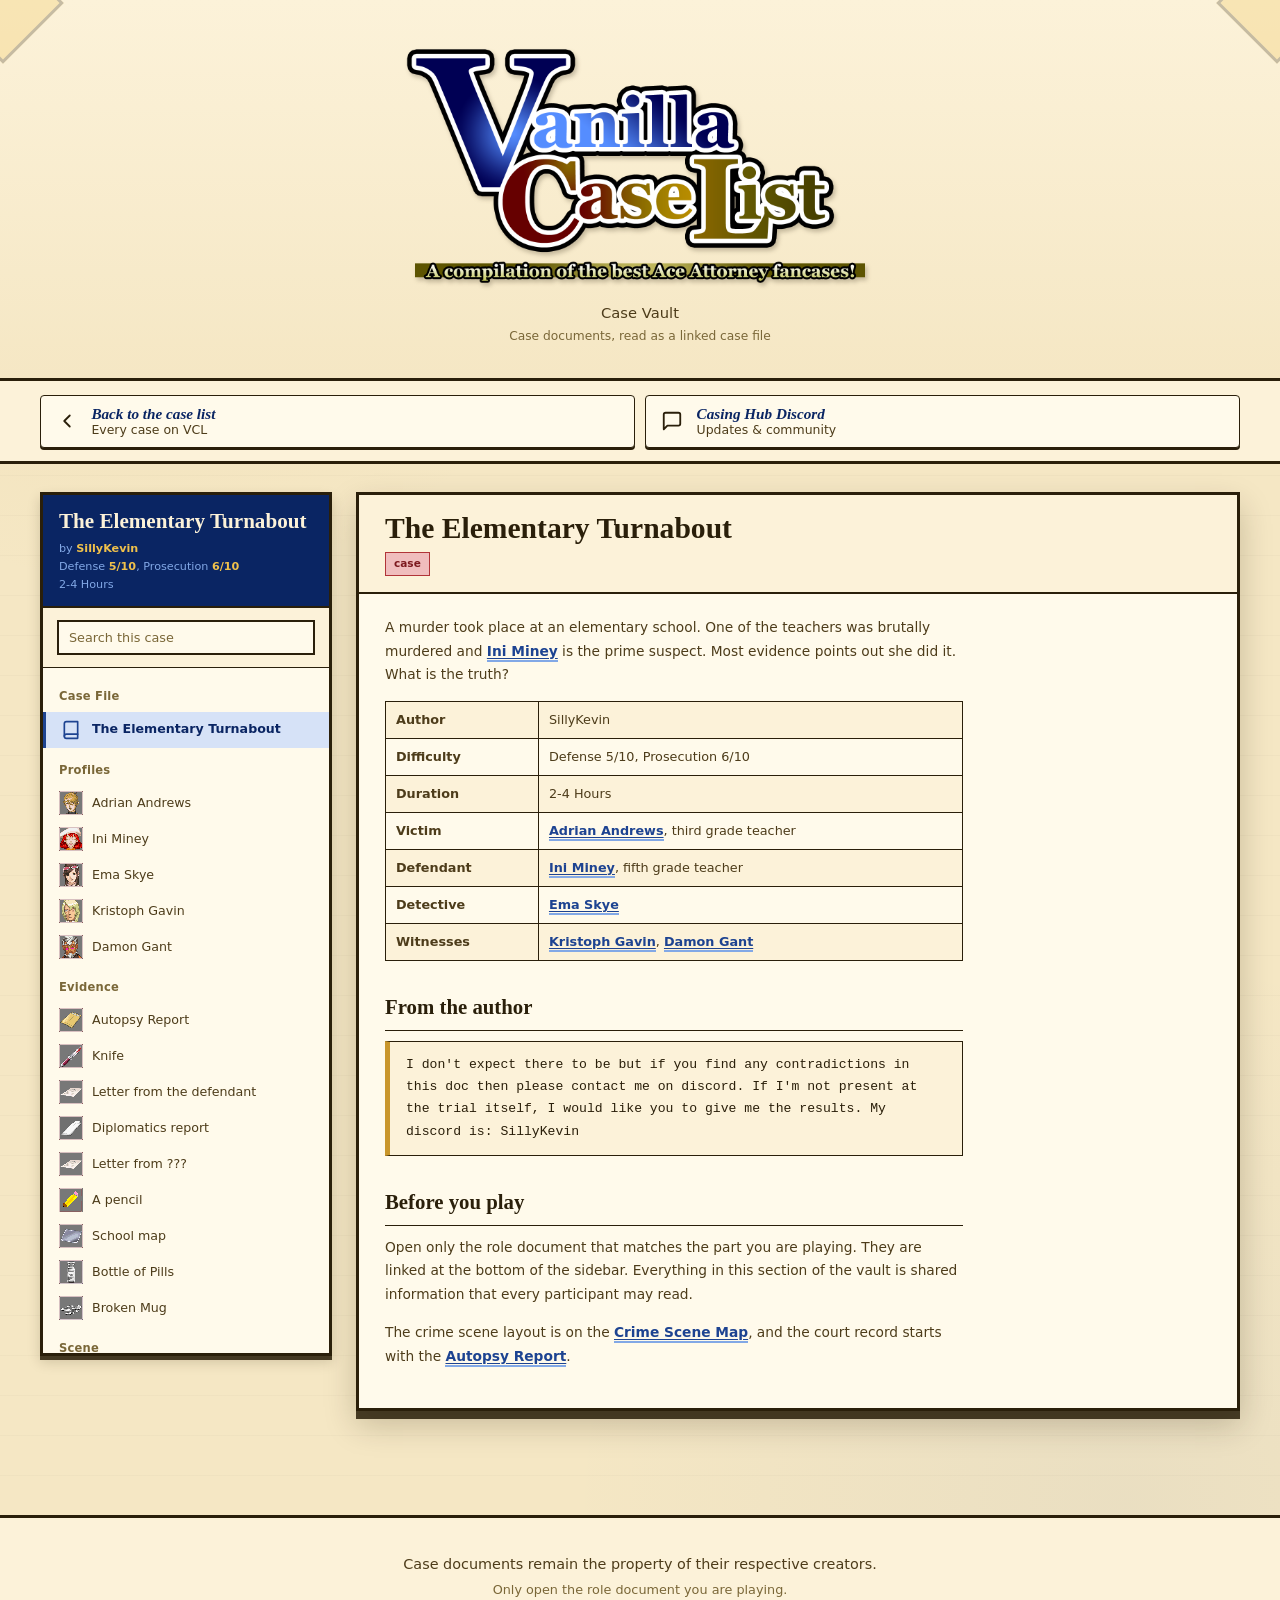
==== vault/index.html @ 47f4ca22 "Case Vault Mockup Subject to revert" ====
<!DOCTYPE html>
<html lang="en">

<head>
  <meta charset="UTF-8" />
  <meta name="viewport" content="width=device-width, initial-scale=1.0" />
  <title>Case Vault | Vanilla Case List</title>
  <meta name="description" content="Browse Ace Attorney fan case documents as a linked case file. Profiles, evidence and scene notes, cross referenced." />

  <link rel="icon" href="../favicon.ico" sizes="any" />
  <link rel="icon" type="image/png" sizes="32x32" href="../images/favicon-32.png" />
  <link rel="icon" type="image/png" sizes="16x16" href="../images/favicon-16.png" />
  <link rel="apple-touch-icon" sizes="180x180" href="../images/favicon-180.png" />

  <meta property="og:type" content="website" />
  <meta property="og:title" content="Case Vault | Vanilla Case List" />
  <meta property="og:description" content="Browse Ace Attorney fan case documents as a linked case file." />
  <meta property="og:image" content="https://lublurrr.github.io/Vanilla-Case-List/images/vcl-logo.png" />
  <meta property="og:image:alt" content="Vanilla Case List logo" />
  <meta name="theme-color" content="#0a2563" />

  <link rel="stylesheet" href="../styles.css" />
  <link rel="stylesheet" href="vault.css" />
</head>

<body class="vault-page">
  <header class="site-header">
    <div class="header-inner">
      <h1 class="site-title">
        <a href="../index.html"><img class="site-logo" src="../images/vcl-logo.png"
            alt="Vanilla Case List — A compilation of the best Vanilla cases!" /></a>
      </h1>
      <p class="site-credits">
        Case Vault<br>
        <small>Case documents, read as a linked case file</small>
      </p>
    </div>
  </header>

  <nav class="resources-nav" aria-label="Related resources">
    <div class="resources-inner">
      <a class="resource-link" href="../index.html">
        <span class="resource-icon"><svg width="22" height="22" viewBox="0 0 24 24" fill="none" stroke="currentColor"
            stroke-width="2" stroke-linecap="round" stroke-linejoin="round" aria-hidden="true">
            <path d="m15 18-6-6 6-6" />
          </svg></span>
        <span class="resource-text"><strong>Back to the case list</strong><span>Every case on VCL</span></span>
      </a>
      <a class="resource-link" href="https://discord.gg/5VwA7zTpvv" target="_blank" rel="noopener noreferrer">
        <span class="resource-icon"><svg width="22" height="22" viewBox="0 0 24 24" fill="none" stroke="currentColor"
            stroke-width="2" stroke-linecap="round" stroke-linejoin="round" aria-hidden="true">
            <path d="M21 15a2 2 0 0 1-2 2H7l-4 4V5a2 2 0 0 1 2-2h14a2 2 0 0 1 2 2z" />
          </svg></span>
        <span class="resource-text"><strong>Casing Hub Discord</strong><span>Updates &amp; community</span></span>
      </a>
    </div>
  </nav>

  <main class="vault" id="vault">
    <button class="vault-sidebar-toggle" id="sidebar-toggle" type="button" aria-expanded="false"
      aria-controls="vault-sidebar">
      <svg width="20" height="20" viewBox="0 0 24 24" fill="none" stroke="currentColor" stroke-width="2"
        stroke-linecap="round" stroke-linejoin="round" aria-hidden="true">
        <path d="M4 6h16" />
        <path d="M4 12h16" />
        <path d="M4 18h16" />
      </svg>
      <span>Case contents</span>
    </button>

    <aside class="vault-sidebar" id="vault-sidebar" aria-label="Case contents">
      <div class="vault-case-head" id="vault-case-head"></div>
      <div class="vault-search">
        <label class="visually-hidden" for="vault-search-input">Search this case</label>
        <input type="search" id="vault-search-input" placeholder="Search this case" autocomplete="off" />
      </div>
      <nav class="vault-tree" id="vault-tree" aria-label="Notes"></nav>
    </aside>

    <section class="vault-main" id="vault-main" aria-live="polite">
      <div class="note-card">
        <p class="vault-loading">Opening the case file...</p>
      </div>
    </section>
  </main>

  <footer class="site-footer">
    <p>Case documents remain the property of their respective creators.</p>
    <p class="footer-small">Only open the role document you are playing.</p>
  </footer>

  <script src="vault.js"></script>
</body>

</html>
---- styles.css ----
/* ==========================================================================
   Vanilla Case List — Ace Attorney inspired styling
   ========================================================================== */

:root {
  /* Ace Attorney palette: cream background, courtroom blues, prosecution reds, evidence greens */
  --cream: #f5e7c4;
  --cream-light: #fcf2d9;
  --cream-deep: #e9d29a;
  --paper: #fffaeb;

  --ink: #2a1f0a;
  --ink-soft: #4d3c1a;
  --ink-light: #7a6738;

  --blue: #1d4391;
  --blue-deep: #0a2563;
  --blue-light: #82a8e6;
  --blue-pale: #d6e2f7;

  --gold: #c9962b;
  --gold-light: #f0c14b;
  --red: #b13438;
  --red-deep: #7d1a1f;
  --green: #4f8a3d;
  --green-light: #b6dca5;
  --green-pale: #dff0d4;

  --easy: #1d4391;
  /* blue — defense */
  --easy-bg: #d6e2f7;
  --easy-strip: #1d4391;
  --easy-tile: #b6cef0;

  --medium: #b8860b;
  /* gold/yellow — deeper amber */
  --medium-bg: #f5d050;
  --medium-strip: #a07010;
  --medium-tile: #f0c830;

  --hard: #b13438;
  /* red — prosecution */
  --hard-bg: #f0bdbd;
  --hard-strip: #b13438;
  --hard-tile: #e8a8a8;

  --shadow-soft: 0 2px 6px rgba(42, 31, 10, 0.12);
  --shadow-card: 0 4px 0 rgba(42, 31, 10, 0.85), 0 6px 12px rgba(42, 31, 10, 0.18);
  --shadow-deep: 0 8px 0 rgba(42, 31, 10, 0.85), 0 14px 30px rgba(42, 31, 10, 0.22);

  --border-thick: 3px solid var(--ink);
  --border-medium: 2px solid var(--ink);
  --border-thin: 1px solid var(--ink);

  --font-display: 'Times New Roman', 'Bookman Old Style', Georgia, serif;
  --font-ui: 'Verdana', 'Geneva', 'DejaVu Sans', sans-serif;
  --font-mono: 'Courier New', monospace;
}

* {
  box-sizing: border-box;
}

html {
  scroll-behavior: smooth;
}

body {
  margin: 0;
  font-family: var(--font-ui);
  font-size: 15px;
  line-height: 1.5;
  color: var(--ink);
  background-color: var(--cream);
  /* Subtle paper texture */
  background-image:
    radial-gradient(circle at 12% 8%, rgba(201, 150, 43, 0.07) 0%, transparent 25%),
    radial-gradient(circle at 88% 92%, rgba(29, 67, 145, 0.05) 0%, transparent 30%),
    repeating-linear-gradient(0deg, transparent 0 39px, rgba(42, 31, 10, 0.025) 39px 40px);
  min-height: 100vh;
}

/* ==========================================================================
   Header
   ========================================================================== */

.site-header {
  background: linear-gradient(180deg, var(--cream-light) 0%, var(--cream) 100%);
  border-bottom: var(--border-thick);
  padding: 2.5rem 1.5rem 2rem;
  text-align: center;
  position: relative;
  overflow: hidden;
}

.site-header::before,
.site-header::after {
  content: '';
  position: absolute;
  width: 80px;
  height: 80px;
  background-color: var(--gold-light);
  border: var(--border-thick);
  transform: rotate(45deg);
  top: -40px;
  opacity: 0.25;
  pointer-events: none;
}

.site-header::before {
  left: -40px;
}

.site-header::after {
  right: -40px;
}

.header-inner {
  max-width: 1200px;
  margin: 0 auto;
  position: relative;
}

.site-title {
  margin: 0 0 0.5rem;
  line-height: 0;
}

.site-logo {
  display: block;
  max-width: 100%;
  width: clamp(280px, 42vw, 500px);
  height: auto;
  margin: 0 auto;
  /* Subtle drop shadow so the logo sits on the cream background nicely */
  filter: drop-shadow(2px 3px 2px rgba(42, 31, 10, 0.25));
}

.site-credits {
  font-size: 0.92rem;
  color: var(--ink-soft);
  margin: 0.75rem 0 0;
  line-height: 1.5;
}

.site-credits small {
  color: var(--ink-light);
}

/* ==========================================================================
   Resources nav strip
   ========================================================================== */

.resources-nav {
  background-color: var(--cream-light);
  border-bottom: var(--border-thick);
  padding: 0.85rem 1rem;
}

.resources-inner {
  max-width: 1200px;
  margin: 0 auto;
  display: grid;
  grid-template-columns: repeat(auto-fit, minmax(170px, 1fr));
  gap: 0.65rem;
}

.resource-link {
  display: flex;
  align-items: center;
  gap: 0.65rem;
  background-color: var(--paper);
  border: var(--border-thin);
  border-radius: 4px;
  padding: 0.55rem 0.75rem;
  text-decoration: none;
  color: inherit;
  cursor: pointer;
  font: inherit;
  text-align: left;
  transition: transform 0.1s, box-shadow 0.1s, background-color 0.15s;
  box-shadow: 0 2px 0 var(--ink);
}

.resource-link:hover {
  transform: translateY(-1px);
  background-color: var(--cream);
  box-shadow: 0 3px 0 var(--ink);
}

.resource-link:active {
  transform: translateY(1px);
  box-shadow: 0 1px 0 var(--ink);
}

.resource-icon {
  font-size: 1.4rem;
  line-height: 1;
  flex-shrink: 0;
  width: 28px;
  text-align: center;
}

.resource-icon svg {
  display: block;
  margin: 0 auto;
}

.resource-text {
  display: flex;
  flex-direction: column;
  line-height: 1.2;
}

.resource-text strong {
  font-family: var(--font-display);
  font-style: italic;
  font-size: 0.95rem;
  color: var(--blue-deep);
}

.resource-text span:not(strong) {
  font-size: 0.78rem;
  color: var(--ink-soft);
}



.resource-faq-toggle[aria-expanded="true"] {
  background-color: var(--ink);
  color: var(--cream-light);
}

.resource-faq-toggle[aria-expanded="true"] .resource-text strong {
  color: var(--gold-light);
}

.resource-faq-toggle[aria-expanded="true"] .resource-text span:not(strong) {
  color: var(--cream-deep);
}

/* ==========================================================================
   FAQ section
   ========================================================================== */

.faq-section {
  background-color: var(--cream-light);
  border: 2px solid var(--ink);
  border-radius: 0 8px 8px 8px;
  padding: 1.5rem;
  margin-top: 22px;
  margin-bottom: 2rem;
  box-shadow: var(--shadow-card);
  animation: fade-in 0.25s ease;
  position: relative;
}

.faq-section[hidden] {
  display: none;
}

.faq-section::before {
  content: "FAQ";
  position: absolute;
  top: -22px;
  left: -2px;
  width: 110px;
  height: 24px;
  background-color: var(--blue-deep);
  border: 2px solid var(--ink);
  border-bottom: none;
  border-radius: 8px 8px 0 0;
  clip-path: polygon(0 0, calc(100% - 14px) 0, 100% 100%, 0 100%);
  display: flex;
  align-items: center;
  justify-content: center;
  font-family: var(--font-display);
  font-style: normal;
  font-weight: bold;
  font-size: 0.78rem;
  letter-spacing: 0.06em;
  text-transform: uppercase;
  color: var(--gold-light);
  text-shadow: 0 1px 0 rgba(0, 0, 0, 0.4);
  padding: 0 0.7rem 0 0.55rem;
}

.faq-inner {
  max-width: 900px;
  margin: 0 auto;
}

.faq-intro {
  text-align: center;
  font-style: italic;
  color: var(--ink-soft);
  margin: 0.25rem 0 1.25rem;
  font-size: 0.95rem;
}

.faq-title {
  font-family: var(--font-display);
  font-style: italic;
  font-size: 1.7rem;
  color: var(--blue-deep);
  text-align: center;
  margin: 0 0 1.25rem;
  text-shadow: 1px 1px 0 var(--gold-light);
}

.faq-item {
  border-bottom: 2px solid var(--ink-light);
  padding: 0.75rem 0;
}

.faq-item:last-of-type {
  border-bottom: none;
}

.faq-item summary {
  cursor: pointer;
  font-family: var(--font-display);
  font-style: italic;
  font-weight: bold;
  font-size: 1.05rem;
  color: var(--blue-deep);
  padding: 0.4rem 0.65rem 0.4rem 0;
  list-style: none;
  position: relative;
  padding-left: 1.6rem;
  user-select: none;
  border-radius: 3px;
  transition: background-color 0.1s;
}

.faq-item summary:hover {
  background-color: var(--cream-light);
}

.faq-item summary::-webkit-details-marker {
  display: none;
}

.faq-item summary::before {
  content: "";
  position: absolute;
  left: 0.45rem;
  top: 50%;
  width: 0.7rem;
  height: 0.7rem;
  transform: translateY(-50%);
  background-color: var(--gold);
  -webkit-mask: url("data:image/svg+xml,%3Csvg%20xmlns='http://www.w3.org/2000/svg'%20viewBox='0%200%2024%2024'%20fill='none'%20stroke='black'%20stroke-width='2.5'%20stroke-linecap='round'%20stroke-linejoin='round'%3E%3Cpath%20d='m9%2018%206-6-6-6'/%3E%3C/svg%3E") center / contain no-repeat;
  mask: url("data:image/svg+xml,%3Csvg%20xmlns='http://www.w3.org/2000/svg'%20viewBox='0%200%2024%2024'%20fill='none'%20stroke='black'%20stroke-width='2.5'%20stroke-linecap='round'%20stroke-linejoin='round'%3E%3Cpath%20d='m9%2018%206-6-6-6'/%3E%3C/svg%3E") center / contain no-repeat;
  transition: transform 0.15s;
}

.faq-item[open] summary::before {
  transform: translateY(-50%) rotate(90deg);
}

.faq-item p {
  margin: 0.55rem 0 0.4rem;
  padding-left: 1.6rem;
  font-size: 0.93rem;
  line-height: 1.55;
}

.faq-item ul {
  margin: 0.4rem 0 0.5rem;
  padding-left: 3rem;
  font-size: 0.92rem;
  line-height: 1.55;
}

.faq-item li {
  margin: 0.2rem 0;
}

.faq-item a {
  color: var(--blue);
  font-weight: 600;
}

.faq-item a:hover {
  color: var(--red-deep);
}

.faq-footer-note {
  margin-top: 1rem;
  text-align: center;
  font-size: 0.92rem;
  color: var(--ink-soft);
  font-style: italic;
}

/* ==========================================================================
   Random + Stats Panel — also folder-tabbed
   ========================================================================== */

main {
  max-width: 1200px;
  margin: 0 auto;
  padding: 2rem 1.25rem;
}

.random-panel {
  display: grid;
  grid-template-columns: 1fr 1.6fr;
  gap: 1.25rem;
  margin-bottom: 2rem;
  padding-top: 22px;
  /* room for folder tabs above */
}

.random-card,
.docket-info-card {
  background-color: var(--cream-light);
  border: 2px solid var(--ink);
  border-radius: 0 8px 8px 8px;
  padding: 1.25rem 1.5rem;
  box-shadow: var(--shadow-card);
  position: relative;
}

/* Tabs for the panels */
.random-card::before,
.docket-info-card::before {
  content: attr(data-tab-label);
  position: absolute;
  top: -22px;
  left: -2px;
  width: 150px;
  height: 24px;
  background-color: var(--blue-deep);
  border: 2px solid var(--ink);
  border-bottom: none;
  border-radius: 8px 8px 0 0;
  clip-path: polygon(0 0, calc(100% - 14px) 0, 100% 100%, 0 100%);
  display: flex;
  align-items: center;
  justify-content: center;
  font-family: var(--font-display);
  font-style: normal;
  font-weight: bold;
  font-size: 0.78rem;
  letter-spacing: 0.06em;
  text-transform: uppercase;
  color: var(--gold-light);
  text-shadow: 0 1px 0 rgba(0, 0, 0, 0.4);
  padding: 0 0.7rem 0 0.55rem;
}

.docket-info-card::before {
  background-color: var(--ink);
  width: 130px;
}

.random-card {
  background:
    linear-gradient(135deg, var(--cream-light) 0%, var(--paper) 100%);
  display: flex;
  flex-direction: column;
}

.random-card-body {
  display: flex;
  flex-direction: column;
}

/* Featured Case — sits below the random buttons, fills the otherwise-empty space.
   Shows the most recently approved case as a clickable card.
*/
.featured-case {
  margin-top: 1.1rem;
  padding-top: 1.1rem;
  border-top: 1px dashed var(--ink-light);
  display: flex;
  flex-direction: column;
  gap: 0.65rem;
}

.featured-label {
  font-family: var(--font-display);
  font-style: normal;
  font-weight: bold;
  font-size: 0.78rem;
  letter-spacing: 0.08em;
  text-transform: uppercase;
  color: var(--ink-soft);
  align-self: flex-start;
}

.featured-card-inner {
  display: grid;
  grid-template-columns: 130px 1fr;
  gap: 0.85rem;
  align-items: center;
  background-color: var(--paper);
  border: 2px solid var(--ink);
  border-radius: 4px;
  padding: 0.6rem;
  text-decoration: none;
  color: inherit;
  cursor: pointer;
  transition: transform 0.12s, box-shadow 0.12s;
  box-shadow: 0 2px 0 var(--ink);
}

.featured-card-inner:hover {
  transform: translate(-1px, -1px);
  box-shadow: 0 3px 0 var(--ink), 0 4px 8px rgba(42, 31, 10, 0.12);
}

.featured-card-inner:active {
  transform: translate(0, 1px);
  box-shadow: 0 1px 0 var(--ink);
}

.featured-card-inner:focus-visible {
  outline: 3px solid var(--gold);
  outline-offset: 2px;
}

.featured-image {
  width: 100%;
  aspect-ratio: 16 / 9;
  object-fit: contain;
  background-color: var(--cream);
  border: 1px solid var(--ink);
  border-radius: 3px;
  padding: 0.25rem;
}

.featured-card-inner[data-difficulty="easy"] .featured-image {
  background-color: var(--easy-bg);
}

.featured-card-inner[data-difficulty="medium"] .featured-image {
  background-color: var(--medium-bg);
}

.featured-card-inner[data-difficulty="hard"] .featured-image {
  background-color: var(--hard-bg);
}

.featured-text {
  display: flex;
  flex-direction: column;
  gap: 0.15rem;
  min-width: 0;
}

.featured-title {
  font-family: var(--font-display);
  font-style: normal;
  font-weight: bold;
  font-size: 1.05rem;
  color: var(--blue-deep);
  line-height: 1.2;
  margin: 0;
}

.featured-creator {
  font-size: 0.82rem;
  color: var(--ink-soft);
}

.featured-creator::before {
  content: 'by ';
  color: var(--ink-light);
  font-style: normal;
}

.featured-meta {
  display: flex;
  gap: 0.3rem;
  flex-wrap: wrap;
  margin-top: 0.3rem;
}

/* Docket-info card: last updated, scheduled, count, what's new */
.docket-info-card {
  display: flex;
  flex-direction: column;
  gap: 0.85rem;
}

.docket-rows {
  display: flex;
  flex-direction: column;
  gap: 0.35rem;
}

.docket-row {
  display: flex;
  justify-content: space-between;
  align-items: baseline;
  gap: 0.6rem;
  padding: 0.18rem 0;
  border-bottom: 1px dashed var(--cream-deep);
}

.docket-row:last-child {
  border-bottom: none;
}

.docket-label {
  font-family: var(--font-display);
  font-style: normal;
  font-weight: bold;
  font-size: 0.9rem;
  color: var(--ink-soft);
}

.docket-value {
  font-family: var(--font-display);
  font-style: normal;
  font-weight: bold;
  font-size: 0.9rem;
  color: var(--blue-deep);
}

/* Shown when the scheduled update date is not yet determined
   (site_info.json: scheduled_update / scheduled_update_label = "undetermined") */
.docket-value.is-undetermined {
  font-style: italic;
  font-weight: normal;
  opacity: 0.85;
}

.docket-subhead {
  margin: 0 0 0.4rem;
  font-family: var(--font-display);
  font-style: normal;
  font-weight: bold;
  font-size: 1.0rem;
  color: var(--ink);
  border-bottom: 1px dashed var(--cream-deep);
  padding-bottom: 0.25rem;
}

.whats-new-list {
  margin: 0;
  padding-left: 1.1rem;
  font-size: 0.88rem;
  line-height: 1.5;
  color: var(--ink);
}

.whats-new-list li {
  margin: 0.15rem 0;
}

.whats-new-list a {
  color: var(--blue);
  text-decoration: none;
  font-weight: 600;
}

.whats-new-list a:hover {
  color: var(--red-deep);
  text-decoration: underline;
}

.whats-new-list .diff-badge {
  display: inline-block;
  width: 1.5em;
  box-sizing: border-box;
  text-align: center;
  font-size: 0.7rem;
  font-weight: 700;
  text-transform: uppercase;
  letter-spacing: 0;
  padding: 0;
  margin-left: 0.3rem;
  border-radius: 3px;
  vertical-align: 0.05em;
}

.whats-new-list .diff-badge.diff-easy {
  background: var(--easy);
  color: white;
}

.whats-new-list .diff-badge.diff-medium {
  background: var(--medium);
  color: white;
}

.whats-new-list .diff-badge.diff-hard {
  background: var(--hard);
  color: white;
}

/* Stats strip — small horizontal pills under the main panels */
.stats-strip {
  display: flex;
  gap: 0.6rem;
  margin-bottom: 2.5rem;
  flex-wrap: wrap;
}

.stat-pill {
  flex: 1 1 110px;
  background-color: var(--paper);
  border: 2px solid var(--ink);
  border-radius: 4px;
  padding: 0.5rem 0.85rem;
  display: flex;
  align-items: center;
  justify-content: space-between;
  gap: 0.5rem;
  box-shadow: 0 2px 0 var(--ink);
}

.stat-pill .stat-num {
  font-family: var(--font-display);
  font-style: normal;
  font-weight: bold;
  font-size: 1.4rem;
  color: var(--ink);
}

.stat-pill .stat-label {
  font-size: 0.78rem;
  text-transform: uppercase;
  letter-spacing: 0.06em;
  color: var(--ink-soft);
  font-weight: 600;
}

.stat-pill.stat-easy {
  background-color: var(--easy-bg);
}

.stat-pill.stat-medium {
  background-color: var(--medium-bg);
}

.stat-pill.stat-hard {
  background-color: var(--hard-bg);
}

.stat-pill.stat-total {
  background-color: var(--cream);
}

.random-card h2 {
  font-family: var(--font-display);
  font-style: normal;
  font-size: 1.3rem;
  margin: 0 0 0.25rem;
  color: var(--blue-deep);
  text-shadow: 1px 1px 0 var(--gold-light);
}

.random-sub {
  margin: 0 0 1rem;
  font-size: 0.88rem;
  color: var(--ink-soft);
  font-style: italic;
}

.random-buttons {
  display: grid;
  grid-template-columns: repeat(4, 1fr);
  gap: 0.5rem;
}

.btn-random {
  font-family: var(--font-ui);
  font-weight: 600;
  font-style: normal;
  font-size: 0.8rem;
  padding: 0.7rem 0.5rem;
  border: var(--border-medium);
  background-color: var(--paper);
  color: var(--ink);
  cursor: pointer;
  border-radius: 3px;
  transition: transform 0.08s ease, box-shadow 0.08s ease, background-color 0.15s ease;
  box-shadow: 0 3px 0 var(--ink);
  text-transform: uppercase;
  letter-spacing: 0.04em;
}

.btn-random:hover {
  transform: translateY(1px);
  box-shadow: 0 2px 0 var(--ink);
}

.btn-random:active {
  transform: translateY(3px);
  box-shadow: 0 0 0 var(--ink);
}

.btn-random.btn-any {
  background-color: var(--cream);
}

.btn-random.btn-easy {
  background-color: var(--easy-bg);
}

.btn-random.btn-medium {
  background-color: var(--medium-bg);
}

.btn-random.btn-hard {
  background-color: var(--hard-bg);
}

/* ==========================================================================
   Toolbar / Filters — folder style
   ========================================================================== */

.toolbar {
  background-color: var(--cream-light);
  border: 2px solid var(--ink);
  border-radius: 0 8px 8px 8px;
  padding: 1rem 1.25rem;
  margin-bottom: 1.5rem;
  margin-top: 22px;
  box-shadow: var(--shadow-card);
  position: relative;
}

.toolbar::before {
  content: "Filters";
  position: absolute;
  top: -22px;
  left: -2px;
  width: 130px;
  height: 24px;
  background-color: var(--blue-deep);
  border: 2px solid var(--ink);
  border-bottom: none;
  border-radius: 8px 8px 0 0;
  clip-path: polygon(0 0, calc(100% - 14px) 0, 100% 100%, 0 100%);
  display: flex;
  align-items: center;
  justify-content: center;
  font-family: var(--font-display);
  font-style: normal;
  font-weight: bold;
  font-size: 0.78rem;
  letter-spacing: 0.06em;
  text-transform: uppercase;
  color: var(--gold-light);
  text-shadow: 0 1px 0 rgba(0, 0, 0, 0.4);
  padding: 0 0.7rem 0 0.55rem;
}

.toolbar-row {
  display: flex;
  flex-wrap: wrap;
  gap: 0.75rem 1.5rem;
  align-items: center;
}

.toolbar-row+.toolbar-row {
  margin-top: 0.85rem;
}

.search-wrap {
  flex: 1;
  display: flex;
  align-items: center;
  gap: 0.6rem;
  background-color: var(--cream);
  border: var(--border-medium);
  border-radius: 3px;
  padding: 0.55rem 0.85rem;
  position: relative;
  transition: box-shadow 0.15s, background-color 0.15s;
}

.search-wrap:focus-within {
  background-color: var(--paper);
  box-shadow: 0 0 0 3px var(--gold-light);
}

.search-icon {
  color: var(--ink-light);
  flex-shrink: 0;
}

#search {
  flex: 1;
  border: none;
  background: transparent;
  font-family: var(--font-ui);
  font-size: 1rem;
  color: var(--ink);
  outline: none;
  min-width: 0;
}

#search::-webkit-search-decoration,
#search::-webkit-search-cancel-button,
#search::-webkit-search-results-button,
#search::-webkit-search-results-decoration {
  -webkit-appearance: none;
  appearance: none;
}

#search::placeholder {
  color: var(--ink-light);
  font-style: italic;
}

.search-clear {
  background: var(--ink-light);
  color: var(--paper);
  border: none;
  border-radius: 50%;
  width: 22px;
  height: 22px;
  font-size: 1.1rem;
  line-height: 1;
  cursor: pointer;
  padding: 0;
  display: grid;
  place-items: center;
}

.search-clear:hover {
  background-color: var(--red);
}

.filter-group {
  display: flex;
  align-items: center;
  gap: 0.5rem;
  flex-wrap: wrap;
}

.filter-label {
  font-family: var(--font-display);
  font-style: normal;
  font-weight: bold;
  font-size: 0.92rem;
  color: var(--blue-deep);
  letter-spacing: 0.02em;
}

.chips {
  display: flex;
  gap: 0.3rem;
  flex-wrap: wrap;
}

.chip {
  font-family: var(--font-ui);
  font-size: 0.85rem;
  font-weight: 600;
  padding: 0.32rem 0.75rem;
  border: var(--border-thin);
  background-color: var(--cream);
  color: var(--ink-soft);
  border-radius: 999px;
  cursor: pointer;
  transition: all 0.12s ease;
  white-space: nowrap;
}

.chip:hover {
  background-color: var(--cream-deep);
  color: var(--ink);
}

.chip.is-active {
  background-color: var(--ink);
  color: var(--cream-light);
  border-color: var(--ink);
}

.chip.chip-easy.is-active {
  background-color: var(--easy);
  border-color: var(--easy);
}

.chip.chip-medium.is-active {
  background-color: var(--medium);
  border-color: var(--medium);
}

.chip.chip-hard.is-active {
  background-color: var(--hard);
  border-color: var(--hard);
}

.chip.chip-length-short.is-active {
  background-color: #a2c4c9;
  color: var(--ink);
  border-color: #7aaab1;
}

.chip.chip-length-moderate.is-active {
  background-color: #f9cb9c;
  color: var(--ink);
  border-color: #e8a96a;
}

.chip.chip-length-long.is-active {
  background-color: #d5a6bd;
  color: var(--ink);
  border-color: #b87aa0;
}

.chip.chip-tag-new.is-active {
  background-color: var(--ink);
  color: var(--gold-light);
  border-color: var(--gold);
}

.chip.chip-tag-tutorial.is-active {
  background-color: var(--blue-light);
  color: var(--ink);
  border-color: var(--blue);
}

.chip.chip-tag-custom.is-active {
  background-color: var(--green-pale);
  color: var(--green);
  border-color: var(--green);
}

/* ==========================================================================
   NSFW toggle — dedicated control so the polarity is unambiguous.
   ========================================================================== */

.toolbar-nsfw {
  margin-top: 0.85rem;
  padding-top: 0.85rem;
  border-top: 1px dashed var(--ink-light);
}

.nsfw-toggle {
  display: flex;
  align-items: center;
  gap: 0.85rem;
  cursor: pointer;
  user-select: none;
  padding: 0.3rem 0.5rem;
  border-radius: 4px;
  transition: background-color 0.12s;
}

.nsfw-toggle:hover {
  background-color: var(--cream);
}

.nsfw-toggle input {
  position: absolute;
  width: 1px;
  height: 1px;
  opacity: 0;
  pointer-events: none;
}

.nsfw-toggle-track {
  position: relative;
  flex-shrink: 0;
  width: 44px;
  height: 24px;
  background-color: var(--ink-light);
  border-radius: 12px;
  border: 2px solid var(--ink);
  transition: background-color 0.18s;
}

.nsfw-toggle-thumb {
  position: absolute;
  top: 1px;
  left: 1px;
  width: 18px;
  height: 18px;
  background-color: var(--cream-light);
  border-radius: 50%;
  border: 1px solid var(--ink);
  transition: transform 0.18s ease, background-color 0.18s;
}

.nsfw-toggle input:checked~.nsfw-toggle-track {
  background-color: var(--easy);
  /* blue when "hide nsfw" is on (safe state) */
}

.nsfw-toggle input:checked~.nsfw-toggle-track .nsfw-toggle-thumb {
  transform: translateX(20px);
}

.nsfw-toggle input:focus-visible~.nsfw-toggle-track {
  box-shadow: 0 0 0 3px var(--gold);
}

.nsfw-toggle-text {
  display: flex;
  flex-direction: column;
  line-height: 1.3;
}

.nsfw-toggle-text strong {
  font-family: var(--font-display);
  font-style: italic;
  font-size: 0.95rem;
  color: var(--ink);
}

.nsfw-toggle-hint {
  font-size: 0.78rem;
  color: var(--ink-soft);
  font-style: italic;
}

.filter-sort select {
  font-family: var(--font-ui);
  font-size: 0.92rem;
  padding: 0.4rem 0.75rem;
  border: var(--border-thin);
  background-color: var(--cream);
  color: var(--ink);
  border-radius: 3px;
  cursor: pointer;
}

/* View toggle (Grid / List) */
.view-toggle {
  display: inline-flex;
  border: var(--border-thin);
  border-radius: 3px;
  overflow: hidden;
  background-color: var(--cream);
}

.view-btn {
  display: inline-flex;
  align-items: center;
  gap: 0.35rem;
  border: none;
  background: transparent;
  padding: 0.4rem 0.75rem;
  font-family: var(--font-ui);
  font-size: 0.85rem;
  font-weight: 600;
  color: var(--ink-soft);
  cursor: pointer;
  border-right: var(--border-thin);
  transition: background-color 0.12s, color 0.12s;
}

.view-btn:last-child {
  border-right: none;
}

.view-btn:hover {
  background-color: var(--cream-deep);
  color: var(--ink);
}

.view-btn.is-active {
  background-color: var(--ink);
  color: var(--cream-light);
}

.view-btn svg {
  flex-shrink: 0;
}

.reset-btn {
  margin-left: auto;
  font-family: var(--font-ui);
  font-size: 0.85rem;
  font-weight: 600;
  padding: 0.4rem 0.85rem;
  background-color: var(--paper);
  color: var(--ink);
  border: var(--border-thin);
  border-radius: 3px;
  cursor: pointer;
}

.reset-btn:hover {
  background-color: var(--cream-deep);
}

.results-count {
  font-style: normal;
  font-size: 0.9rem;
  color: var(--ink-soft);
  margin-top: 0.85rem;
  padding-top: 0.65rem;
  border-top: 1px dashed var(--ink-light);
}

.results-count strong {
  color: var(--ink);
  font-style: normal;
}

/* ==========================================================================
   Cases Grid — manilla folder style cards
   ==========================================================================
   Each card looks like a tabbed file folder. The difficulty-colored "tab"
   sits on top-left of the card, and the body is the manilla folder paper.
*/

.cases-section {
  position: relative;
}

.cases-grid {
  display: grid;
  grid-template-columns: repeat(auto-fill, minmax(280px, 1fr));
  gap: 2.5rem 1.5rem;
  /* Extra top space so the tabs aren't clipped by the previous element */
  padding-top: 22px;
}

/* List view — single column, horizontal card layout that resembles the original doc rows */
.cases-grid.view-list {
  grid-template-columns: 1fr;
  gap: 2.25rem 0;
  /* extra vertical room so the tab on each row doesn't overlap */
}

.cases-grid.view-list .case-card {
  flex-direction: row;
  align-items: stretch;
}

.cases-grid.view-list .card-image-wrap {
  flex-shrink: 0;
  width: 220px;
  aspect-ratio: auto;
  height: auto;
  min-height: 124px;
  border-bottom: none;
  border-right: 2px solid var(--ink);
  border-radius: 0 0 0 6px;
}

.cases-grid.view-list .card-body {
  flex: 1;
  border-radius: 0 6px 6px 0;
  padding: 1rem 1.25rem;
}

.cases-grid.view-list .card-title {
  font-size: 1.3rem;
}

@media (max-width: 640px) {

  /* On narrow screens, list mode falls back to vertical to stay readable */
  .cases-grid.view-list .case-card {
    flex-direction: column;
  }

  .cases-grid.view-list .card-image-wrap {
    width: 100%;
    aspect-ratio: 16 / 9;
    border-right: none;
    border-bottom: 2px solid var(--ink);
    border-radius: 0 6px 0 0;
  }

  .cases-grid.view-list .card-body {
    border-radius: 0 0 6px 6px;
  }
}

.case-card {
  display: flex;
  flex-direction: column;
  background-color: var(--cream-light);
  /* Folder body: square top-left where the tab attaches, rounded elsewhere */
  border: 2px solid var(--ink);
  border-radius: 0 8px 8px 8px;
  overflow: visible;
  /* let the tab stick up */
  text-decoration: none;
  color: inherit;
  transition: transform 0.15s ease, box-shadow 0.15s ease;
  box-shadow:
    /* Subtle inner highlight along top edge */
    inset 0 1px 0 rgba(255, 250, 235, 0.4),
    /* The "depth" shadow under the folder */
    var(--shadow-card);
  position: relative;
}

/* The folder tab — a small shape sticking up from the top-left of the card */
.card-difficulty-strip {
  position: absolute;
  top: -22px;
  left: -2px;
  width: 130px;
  height: 24px;
  background-color: var(--ink-light);
  border-top: 2px solid var(--ink);
  border-left: 2px solid var(--ink);
  border-right: 2px solid var(--ink);
  border-bottom: none;
  border-radius: 0 8px 0 0;
  /* was 8px 8px 0 0 — flat top-left, rounded top-right only */
  display: flex;
  align-items: center;
  justify-content: center;
  font-family: var(--font-display);
  font-style: normal;
  font-weight: bold;
  font-size: 0.75rem;
  letter-spacing: 0.06em;
  text-transform: uppercase;
  color: var(--cream-light);
  text-shadow: 0 1px 0 rgba(0, 0, 0, 0.35);
  padding: 0 0.7rem 0 0.55rem;
}

/* Inject the difficulty label into the tab via data-attribute */
.card-difficulty-strip::before {
  content: attr(data-label);
}

.case-card[data-difficulty="easy"] .card-difficulty-strip {
  background-color: #0a2563;
  color: var(--cream-light);
  text-shadow: 0 1px 0 rgba(0, 0, 0, 0.35);
  border-color: var(--ink);
}

.case-card[data-difficulty="medium"] .card-difficulty-strip {
  background-color: #a07010;
  color: var(--cream-light);
  text-shadow: 0 1px 0 rgba(0, 0, 0, 0.35);
  border-color: var(--ink);
}

.case-card[data-difficulty="hard"] .card-difficulty-strip {
  background-color: #7d1a1f;
  color: var(--cream-light);
  text-shadow: 0 1px 0 rgba(0, 0, 0, 0.35);
  border-color: var(--ink);
}

.case-card:hover {
  transform: translate(-2px, -3px);
  box-shadow: var(--shadow-deep);
}

.case-card:active {
  transform: translate(0, 1px);
  box-shadow: 0 2px 0 var(--ink), 0 4px 8px rgba(42, 31, 10, 0.15);
}

.case-card.card-openable {
  cursor: pointer;
}

.case-card.card-openable:focus-visible {
  outline: 3px solid var(--gold);
  outline-offset: 2px;
}

.case-card.card-clickable {
  cursor: pointer;
}

.case-card.card-clickable:focus-visible {
  outline: 3px solid var(--gold);
  outline-offset: 2px;
}

.card-image-wrap {
  background-color: var(--paper);
  border-bottom: 2px solid var(--ink);
  /* Top corners square to keep the folder shape clean */
  border-radius: 0 6px 0 0;
  aspect-ratio: 16 / 9;
  display: grid;
  place-items: center;
  overflow: hidden;
  position: relative;
  margin-top: 0;
}

.case-card[data-difficulty="easy"] .card-image-wrap {
  background-color: var(--easy-bg);
}

.case-card[data-difficulty="medium"] .card-image-wrap {
  background-color: var(--medium-bg);
}

.case-card[data-difficulty="hard"] .card-image-wrap {
  background-color: var(--hard-bg);
}

.card-image {
  width: 100%;
  height: 100%;
  object-fit: contain;
  padding: 0.5rem;
  display: block;
}

/* Grid cards are uniform and compact — fixed structure, no description.
   Clicking opens the detail modal. */
.card-body {
  padding: 0.85rem 1rem 1rem;
  display: flex;
  flex-direction: column;
  flex: 1;
  gap: 0.5rem;
  background-color: var(--cream-light);
  border-radius: 0 0 6px 6px;
}

.card-headline-text {
  min-width: 0;
}

.card-title {
  font-family: var(--font-display);
  font-style: normal;
  font-weight: bold;
  font-size: 1.15rem;
  margin: 0;
  color: var(--blue-deep);
  line-height: 1.2;
}

.card-creator {
  font-size: 0.85rem;
  color: var(--ink-soft);
  margin: 0.1rem 0 0;
}

.card-creator::before {
  content: 'by ';
  color: var(--ink-light);
  font-style: normal;
}

/* "Open Case Document" button — used inside the detail modal */
.card-open-btn {
  display: inline-block;
  margin-top: 0.9rem;
  font-family: var(--font-display);
  font-style: normal;
  font-weight: bold;
  font-size: 0.95rem;
  padding: 0.55rem 1.15rem;
  background-color: var(--blue);
  color: var(--cream-light);
  border: 2px solid var(--ink);
  border-radius: 3px;
  text-decoration: none;
  box-shadow: 0 3px 0 var(--ink);
  transition: transform 0.08s, box-shadow 0.08s, background-color 0.15s;
  letter-spacing: 0.01em;
}

.card-open-btn:hover {
  background-color: var(--blue-deep);
  transform: translateY(1px);
  box-shadow: 0 2px 0 var(--ink);
}

.card-open-btn:active {
  transform: translateY(3px);
  box-shadow: 0 0 0 var(--ink);
}

.card-open-btn-disabled {
  background-color: var(--cream-deep);
  color: var(--ink-light);
  cursor: default;
  box-shadow: 0 3px 0 var(--ink-light);
  font-style: normal;
  font-weight: normal;
}

.card-open-btn-disabled:hover {
  background-color: var(--cream-deep);
  transform: none;
  box-shadow: 0 3px 0 var(--ink-light);
}

.card-meta {
  display: flex;
  flex-wrap: wrap;
  align-items: center;
  gap: 0.4rem;
  padding-top: 0.5rem;
  border-top: 1px dashed var(--ink-light);
  margin-top: 0.2rem;
}

.card-meta-item {
  font-size: 0.72rem;
  text-transform: uppercase;
  letter-spacing: 0.08em;
  font-weight: 700;
  padding: 0.18rem 0.5rem;
  border-radius: 3px;
  border: var(--border-thin);
  background-color: var(--cream);
  color: var(--ink-soft);
}

.card-meta-item.diff-easy {
  background-color: var(--easy);
  color: white;
  border-color: transparent;
}

.card-meta-item.diff-medium {
  background-color: var(--medium);
  color: var(--ink);
  border-color: transparent;
}

.card-meta-item.diff-hard {
  background-color: var(--hard);
  color: white;
  border-color: transparent;
}

.card-meta-item.length-Short {
  background-color: #a2c4c9;
  color: var(--ink);
  border-color: #7aaab1;
}

.card-meta-item.length-Moderate {
  background-color: #f9cb9c;
  color: var(--ink);
  border-color: #e8a96a;
}

.card-meta-item.length-Long {
  background-color: #d5a6bd;
  color: var(--ink);
  border-color: #b87aa0;
}

.card-tags {
  display: flex;
  flex-wrap: wrap;
  gap: 0.3rem;
}

.card-date {
  margin-left: auto;
  font-size: 0.7rem;
  font-style: italic;
  color: var(--ink-light);
  letter-spacing: 0.02em;
  white-space: nowrap;
}

.tag-pill {
  font-size: 0.68rem;
  text-transform: uppercase;
  letter-spacing: 0.05em;
  font-weight: 700;
  padding: 0.15rem 0.5rem;
  border-radius: 3px;
  white-space: nowrap;
  display: inline-flex;
  align-items: center;
  justify-content: center;
  text-align: center;
}

/* NEW tag: high-contrast dark background so the gold star pops */
.tag-NEW {
  background-color: var(--ink);
  color: var(--gold-light);
  border: 1px solid var(--gold);
  text-shadow: 0 0 1px var(--ink);
  box-shadow: 0 0 0 1px var(--gold) inset, 0 1px 2px rgba(0, 0, 0, 0.2);
}

.tag-Tutorial {
  background-color: var(--blue-light);
  color: var(--ink);
  border: 1px solid var(--blue);
}

.tag-Custom {
  background-color: var(--blue-pale);
  color: var(--blue-deep);
  border: 1px solid var(--blue);
}

.tag-Custom.is-link {
  background-color: var(--green-pale);
  color: var(--green);
  border-color: var(--green);
  text-decoration: none;
  cursor: pointer;
  display: inline-flex;
  align-items: center;
  gap: 0.25rem;
}

.tag-Custom.is-link:hover {
  background-color: var(--green);
  color: white;
}

.tag-Custom.is-link::before {
  content: "";
  display: inline-block;
  width: 0.85em;
  height: 0.85em;
  margin-right: 0.2em;
  vertical-align: -0.12em;
  background-color: currentColor;
  -webkit-mask: url("data:image/svg+xml,%3Csvg%20xmlns='http://www.w3.org/2000/svg'%20viewBox='0%200%2024%2024'%20fill='none'%20stroke='black'%20stroke-width='2'%20stroke-linecap='round'%20stroke-linejoin='round'%3E%3Cpath%20d='M12%203v12'/%3E%3Cpath%20d='m7%2011%205%205%205-5'/%3E%3Cpath%20d='M5%2021h14'/%3E%3C/svg%3E") center / contain no-repeat;
  mask: url("data:image/svg+xml,%3Csvg%20xmlns='http://www.w3.org/2000/svg'%20viewBox='0%200%2024%2024'%20fill='none'%20stroke='black'%20stroke-width='2'%20stroke-linecap='round'%20stroke-linejoin='round'%3E%3Cpath%20d='M12%203v12'/%3E%3Cpath%20d='m7%2011%205%205%205-5'/%3E%3Cpath%20d='M5%2021h14'/%3E%3C/svg%3E") center / contain no-repeat;
}

.tag-NSFW {
  background-color: var(--red);
  color: white;
}

.tag-Easy {
  background-color: var(--easy-bg);
  color: var(--easy);
  border: 1px solid var(--easy);
  text-align: center;
}

.tag-Medium {
  background-color: var(--medium-bg);
  color: var(--medium-strip);
  border: 1px solid var(--medium-strip);
  text-align: center;
}

.tag-Hard {
  background-color: var(--hard-bg);
  color: var(--hard);
  border: 1px solid var(--hard);
  text-align: center;
}

.no-link {
  cursor: default;
  opacity: 0.85;
}

.no-link:hover {
  transform: none;
  box-shadow: var(--shadow-card);
}

/* ==========================================================================
   Empty state
   ========================================================================== */

.empty-state {
  text-align: center;
  padding: 3rem 1rem;
  border: 3px dashed var(--ink-light);
  border-radius: 4px;
  background-color: var(--paper);
}

.empty-title {
  font-family: var(--font-display);
  font-style: normal;
  font-size: 1.6rem;
  margin: 0 0 0.5rem;
  color: var(--red-deep);
}

.empty-sub {
  font-size: 0.95rem;
  color: var(--ink-soft);
  margin: 0 0 1.25rem;
}

/* ==========================================================================
   Modal — Random Result
   ========================================================================== */

.modal {
  position: fixed;
  inset: 0;
  z-index: 100;
  display: flex;
  flex-direction: column;
  align-items: center;
  justify-content: flex-start;
  padding: 1rem;
  overflow-y: auto;
  -webkit-overflow-scrolling: touch;
  animation: fade-in 0.2s ease;
}

.modal[hidden] {
  display: none;
}

.modal-backdrop {
  position: fixed;
  inset: 0;
  background-color: rgba(42, 31, 10, 0.55);
  backdrop-filter: blur(2px);
}

.modal-body {
  position: relative;
  background-color: var(--paper);
  border: var(--border-thick);
  border-radius: 4px;
  padding: 1.5rem 1.5rem 1.25rem;
  max-width: 460px;
  width: 100%;
  margin: auto;
  box-shadow: var(--shadow-deep);
  animation: pop-in 0.25s cubic-bezier(0.34, 1.56, 0.64, 1);
}

.modal-close {
  position: absolute;
  top: 0.5rem;
  right: 0.5rem;
  z-index: 10;
  background: var(--cream-deep);
  border: var(--border-thin);
  width: 34px;
  height: 34px;
  border-radius: 50%;
  cursor: pointer;
  font-size: 1.2rem;
  line-height: 1;
  color: var(--ink);
  display: grid;
  place-items: center;
  box-shadow: 0 2px 5px rgba(42, 31, 10, 0.4);
}

.modal-close:hover {
  background: var(--red);
  color: white;
}

.modal-title {
  font-family: var(--font-display);
  font-style: normal;
  color: var(--blue-deep);
  margin: 0 0 1rem;
  font-size: 1.5rem;
  text-align: center;
  text-shadow: 1px 1px 0 var(--gold-light);
}

.modal-actions {
  display: flex;
  gap: 0.5rem;
  justify-content: center;
  margin-top: 1rem;
}

.btn-secondary {
  font-family: var(--font-display);
  font-style: normal;
  font-weight: bold;
  font-size: 1rem;
  padding: 0.7rem 1rem;
  border: var(--border-medium);
  background-color: var(--cream);
  color: var(--ink);
  cursor: pointer;
  border-radius: 3px;
  box-shadow: 0 3px 0 var(--ink);
  text-transform: uppercase;
  letter-spacing: 0.04em;
}

.btn-secondary:hover {
  transform: translateY(1px);
  box-shadow: 0 2px 0 var(--ink);
}

.random-card-wrap {
  /* Pad top so the folder tab (positioned -22px from card top) isn't clipped */
  padding-top: 28px;
}

.random-card-wrap .case-card {
  width: 100%;
}

/* ==========================================================================
   Case Detail Modal — landscape on desktop (logo left, details right),
   stacked on mobile.
   ========================================================================== */

.case-modal-body {
  max-width: 1000px !important;
  width: min(1000px, calc(100vw - 2rem)) !important;
  padding: 0;
  overflow-x: hidden;
  background-color: var(--cream-light);
}

#random-modal .modal-body,
#case-modal .modal-body {
  max-width: 1000px;
  width: min(1000px, calc(100vw - 2rem));
  margin: auto;
  padding: 0;
  background-color: var(--cream-light);
  overflow: visible;
  /* Reset top-left radius to match the folder theme */
  border-radius: 0 4px 4px 4px;
}

/* Random modal: title header area */
#random-modal .modal-title {
  padding: 1rem 3rem 0.9rem 1.5rem;
  margin: 0;
}

/* Random modal: border only below the rolled case card (above Roll Again row) */
#random-result {
  border-bottom: none;
}

/* Random modal: action buttons row — flush padding like case-modal-body actions */
#random-modal .modal-actions {
  padding: 1rem 1.5rem 1.25rem;
  margin-top: 0;
}

.case-modal-body .modal-actions {
  padding: 1rem 1.5rem 1.5rem;
  background-color: var(--cream-light);
  border-top: var(--border-medium);
  margin-top: 0;
}

/* The detail card inside the modal — styled like a larger manilla folder.
   Desktop: 2-column grid. Mobile: single column (see media query below).
   The logo column gets a generous width so long descriptions in the right
   column don't shrink the logo. */
.case-modal-card {
  position: relative;
  display: grid;
  grid-template-columns: minmax(min(320px, 45%), 1fr) minmax(0, 1.15fr);
  padding-top: 26px;
  /* Keeps the top-left and bottom-left square, matching the aesthetic */
  border-radius: 0 4px 4px 0;
  overflow: hidden;
}


.case-modal-tab {
  position: absolute;
  top: 0;
  width: 160px;
  left: -2px;
  height: 28px;
  background-color: var(--ink-light);
  border-top: 2px solid var(--ink);
  border-left: 2px solid var(--ink);
  border-right: 2px solid var(--ink);
  border-bottom: none;
  border-radius: 0 8px 0 0;
  /* was 8px 8px 0 0 — flat top-left, rounded top-right only */
  display: flex;
  align-items: center;
  justify-content: center;
  font-family: var(--font-display);
  font-style: normal;
  font-weight: bold;
  font-size: 0.82rem;
  letter-spacing: 0.06em;
  text-transform: uppercase;
  color: var(--cream-light);
  text-shadow: 0 1px 0 rgba(0, 0, 0, 0.35);
  padding: 0 0.7rem;
  z-index: 5;
}

.case-modal-tab::before {
  content: attr(data-label);
}

.case-modal-card[data-difficulty="easy"] .case-modal-tab {
  background-color: #0a2563;
  color: var(--cream-light);
  text-shadow: 0 1px 0 rgba(0, 0, 0, 0.35);
  border-color: var(--ink);
}

.case-modal-card[data-difficulty="medium"] .case-modal-tab {
  background-color: #a07010;
  color: var(--cream-light);
  text-shadow: 0 1px 0 rgba(0, 0, 0, 0.35);
  border-color: var(--ink);
}

.case-modal-card[data-difficulty="hard"] .case-modal-tab {
  background-color: #7d1a1f;
  color: var(--cream-light);
  text-shadow: 0 1px 0 rgba(0, 0, 0, 0.35);
  border-color: var(--ink);
}

.case-modal-image-wrap {
  background-color: var(--paper);
  border-top: var(--border-medium);
  border-right: 2px solid var(--ink);
  border-bottom: 2px solid var(--ink);
  border-left: 2px solid var(--ink);
  display: flex;
  flex-direction: column;
  align-items: center;
  justify-content: center;
  gap: 0.4rem;
  padding: 1rem;
  overflow: hidden;
  min-height: 100%;
}

.case-modal-card[data-difficulty="easy"] .case-modal-image-wrap {
  background-color: var(--easy-bg);
}

.case-modal-card[data-difficulty="medium"] .case-modal-image-wrap {
  background-color: var(--medium-bg);
}

.case-modal-card[data-difficulty="hard"] .case-modal-image-wrap {
  background-color: var(--hard-bg);
}

.case-modal-image {
  width: 100%;
  object-fit: contain;
  display: block;
  flex: 0 1 auto;
  min-height: 0;
}

.case-modal-info {
  padding: 1.25rem 1.5rem 1.5rem;
  overflow-y: auto;
  /* scroll long descriptions instead of overflowing */
  max-height: 80vh;
}

.case-modal-title {
  font-family: var(--font-display);
  font-style: normal;
  font-weight: bold;
  font-size: 1.55rem;
  color: var(--blue-deep);
  margin: 0;
  line-height: 1.15;
  text-shadow: 1px 1px 0 var(--gold-light);
  /* leave space so the title never slides under the close button */
  padding-right: 2.25rem;
}

.case-modal-creator {
  font-size: 0.95rem;
  color: var(--ink-soft);
  margin: 0.2rem 0 0;
}

.case-modal-creator::before {
  content: 'by ';
  color: var(--ink-light);
  font-style: normal;
}

.case-modal-meta {
  display: flex;
  flex-wrap: wrap;
  gap: 1.1rem;
  margin: 1rem 0 0.85rem;
  padding: 0.75rem 0;
  border-top: none;
  border-bottom: none;
}

.case-modal-meta-item {
  display: flex;
  flex-direction: column;
  gap: 0.3rem;
}

.case-modal-meta .card-meta-item {
  display: inline-flex;
  align-items: center;
  justify-content: center;
  text-align: center;
}

.case-modal-meta .card-meta-item.diff-easy {
  background-color: var(--easy-bg);
  color: var(--easy);
  border-color: var(--easy);
}

.case-modal-meta .card-meta-item.diff-medium {
  background-color: var(--medium-bg);
  color: var(--medium-strip);
  border-color: var(--medium-strip);
}

.case-modal-meta .card-meta-item.diff-hard {
  background-color: var(--hard-bg);
  color: var(--hard);
  border-color: var(--hard);
}

.case-modal-meta .card-meta-item.length-Short {
  background-color: #a2c4c9;
  color: var(--ink);
  border-color: #7aaab1;
}

.case-modal-meta .card-meta-item.length-Moderate {
  background-color: #f9cb9c;
  color: var(--ink);
  border-color: #e8a96a;
}

.case-modal-meta .card-meta-item.length-Long {
  background-color: #d5a6bd;
  color: var(--ink);
  border-color: #b87aa0;
}

.case-modal-meta-label {
  font-family: var(--font-display);
  font-style: normal;
  font-weight: bold;
  font-size: 0.72rem;
  letter-spacing: 0.06em;
  text-transform: uppercase;
  color: var(--ink-light);
}

.case-modal-meta-value {
  font-size: 0.9rem;
  font-weight: 600;
  color: var(--ink);
}

.case-modal-tags {
  display: flex;
  flex-wrap: wrap;
  gap: 0.4rem;
  margin-bottom: 0.85rem;
}

.case-modal-desc-block {
  display: flex;
  flex-direction: column;
  gap: 0.35rem;
}

.case-modal-desc-label {
  font-family: var(--font-display);
  font-style: normal;
  font-weight: bold;
  font-size: 0.78rem;
  letter-spacing: 0.06em;
  text-transform: uppercase;
  color: var(--ink-light);
}

.case-modal-description {
  font-size: 0.95rem;
  line-height: 1.55;
  color: var(--ink);
  margin: 0;
}

.case-modal-open-btn {
  margin-top: 1.1rem;
}

.case-modal-buttons {
  display: flex;
  flex-wrap: wrap;
  gap: 0.6rem;
  margin-top: 1.1rem;
}

.case-modal-buttons .card-open-btn {
  margin-top: 0;
}

.case-modal-custom-btn {
  background-color: var(--green);
}

.case-modal-custom-btn:hover {
  background-color: #3f6e30;
}

/* Mobile / narrow: stack vertically (logo on top, details below) */
@media (max-width: 780px) {
  .case-modal-card {
    grid-template-columns: 1fr;
  }

  .case-modal-image-wrap {
    border-right: none;
    border-bottom: 2px solid var(--ink);
    min-height: 0;
    padding: 0.85rem 0.75rem 0.65rem;
  }

  .case-modal-image {
    max-height: 38vh;
  }

  .case-modal-info {
    padding: 1rem 1.1rem 1.25rem;
    max-height: none;
  }

  .case-modal-title {
    font-size: 1.3rem;
  }

  .case-modal-meta {
    gap: 0.85rem;
  }
}

@keyframes fade-in {
  from {
    opacity: 0;
  }
}

@keyframes pop-in {
  from {
    opacity: 0;
    transform: scale(0.94) translateY(8px);
  }
}

/* ==========================================================================
   Footer
   ========================================================================== */

.site-footer {
  text-align: center;
  padding: 2rem 1.25rem;
  margin-top: 3rem;
  border-top: var(--border-thick);
  background-color: var(--cream-light);
  font-size: 0.9rem;
  color: var(--ink-soft);
}

.site-footer p {
  margin: 0.25rem 0;
}

.footer-small {
  font-size: 0.8rem;
  color: var(--ink-light);
}

/* ==========================================================================
   Responsive
   ========================================================================== */

@media (max-width: 768px) {
  .random-panel {
    grid-template-columns: 1fr;
    gap: 2.5rem;
  }

  .random-buttons {
    grid-template-columns: repeat(2, 1fr);
  }

  .reset-btn {
    margin-left: 0;
    width: 100%;
  }

  .toolbar-row {
    flex-direction: column;
    align-items: stretch;
  }

  .filter-group {
    flex-direction: column;
    align-items: flex-start;
    gap: 0.4rem;
  }

  .filter-sort {
    width: 100%;
  }

  .filter-sort select {
    width: 100%;
  }

  .stats-strip {
    gap: 0.4rem;
  }

  .stat-pill {
    flex: 1 1 calc(50% - 0.3rem);
  }
}

@media (max-width: 480px) {
  main {
    padding: 1.25rem 0.85rem;
  }

  .cases-grid {
    grid-template-columns: 1fr;
    gap: 2.5rem;
  }

  .site-header {
    padding: 1.5rem 1rem 1.25rem;
  }

  .random-card,
  .docket-info-card,
  .toolbar {
    padding: 1rem;
  }
}

/* Reduce motion */
@media (prefers-reduced-motion: reduce) {

  *,
  *::before,
  *::after {
    animation-duration: 0.01ms !important;
    transition-duration: 0.01ms !important;
  }
}

@media (max-width: 780px) {
  .case-modal-card {
    grid-template-columns: 1fr;
    border-radius: 0 0 4px 4px;
    /* Flattens the top completely on mobile */
  }

  .case-modal-image-wrap {
    border-right: none;
    border-bottom: 2px solid var(--ink);
    min-height: 0;
    border-radius: 0;
    /* Ensures the crisp left edge stays straight */
  }
}

/* ==========================================================================
   Logo credit — caption below the logo in the case detail modal.
   Rendered in normal flow (not overlaid) so it never sits on top of the
   artwork, on any screen size.
   ========================================================================== */

.case-modal-image-wrap {
  position: relative;
}

.case-modal-logo-credit {
  flex: 0 0 auto;
  max-width: 100%;
  font-size: 0.7rem;
  font-style: normal;
  color: var(--ink-light);
  line-height: 1.2;
  text-align: center;
  opacity: 0.85;
}

.case-modal-logo-credit strong {
  font-style: normal;
  font-weight: 600;
  color: var(--ink-soft);
}
---- vault/vault.css ----
/* ==========================================================================
   Case Vault
   Consumes the tokens defined in ../styles.css :root. No new colours and no
   new typefaces are introduced here.
   ========================================================================== */

.visually-hidden {
  position: absolute;
  width: 1px;
  height: 1px;
  padding: 0;
  margin: -1px;
  overflow: hidden;
  clip: rect(0 0 0 0);
  white-space: nowrap;
  border: 0;
}

.vault {
  max-width: 1240px;
  margin: 0 auto;
  padding: 28px 20px 56px;
  display: grid;
  grid-template-columns: 292px minmax(0, 1fr);
  gap: 24px;
  align-items: start;
}

/* --------------------------------------------------------------------------
   Sidebar
   -------------------------------------------------------------------------- */

.vault-sidebar {
  background: var(--paper);
  border: var(--border-thick);
  box-shadow: var(--shadow-card);
  position: sticky;
  top: 18px;
  max-height: calc(100vh - 36px);
  display: flex;
  flex-direction: column;
  overflow: hidden;
}

.vault-case-head {
  padding: 14px 16px 12px;
  border-bottom: var(--border-medium);
  background: var(--blue-deep);
  color: var(--cream-light);
}

.vault-case-title {
  font-family: var(--font-display);
  font-size: 1.32rem;
  line-height: 1.2;
  margin: 0 0 6px;
  color: var(--cream-light);
}

.vault-case-meta {
  font-family: var(--font-ui);
  font-size: 0.7rem;
  line-height: 1.6;
  margin: 0;
  color: var(--blue-light);
}

.vault-case-meta strong {
  color: var(--gold-light);
  font-weight: 700;
}

.vault-search {
  padding: 12px 14px;
  border-bottom: var(--border-thin);
  background: var(--cream-light);
}

.vault-search input {
  width: 100%;
  font-family: var(--font-ui);
  font-size: 0.8rem;
  padding: 8px 10px;
  color: var(--ink);
  background: var(--paper);
  border: var(--border-medium);
  border-radius: 0;
}

.vault-search input::placeholder {
  color: var(--ink-light);
}

.vault-search input:focus-visible {
  outline: 3px solid var(--gold);
  outline-offset: 1px;
}

.vault-tree {
  overflow-y: auto;
  padding: 10px 0 16px;
  flex: 1 1 auto;
}

.tree-group {
  margin-bottom: 4px;
}

.tree-group-label {
  font-family: var(--font-ui);
  font-size: 0.72rem;
  font-weight: 700;
  letter-spacing: 0.02em;
  color: var(--ink-light);
  padding: 10px 16px 6px;
  margin: 0;
}

.tree-group-note {
  font-family: var(--font-ui);
  font-size: 0.68rem;
  line-height: 1.5;
  color: var(--red-deep);
  background: var(--hard-bg);
  border-left: 3px solid var(--red);
  margin: 0 14px 8px;
  padding: 6px 8px;
}

.tree-item {
  display: flex;
  align-items: center;
  gap: 9px;
  padding: 6px 16px 6px 13px;
  border-left: 3px solid transparent;
  font-family: var(--font-ui);
  font-size: 0.79rem;
  line-height: 1.3;
  color: var(--ink-soft);
  text-decoration: none;
}

.tree-item:hover {
  background: var(--cream);
  color: var(--ink);
}

.tree-item:focus-visible {
  outline: 3px solid var(--gold);
  outline-offset: -3px;
}

.tree-item.is-active {
  background: var(--blue-pale);
  border-left-color: var(--blue);
  color: var(--blue-deep);
  font-weight: 700;
}

.tree-item[hidden] {
  display: none;
}

.tree-icon {
  flex: 0 0 auto;
  width: 24px;
  height: 24px;
  display: grid;
  place-items: center;
  color: var(--ink-light);
}

.tree-icon img {
  width: 24px;
  height: 24px;
  image-rendering: pixelated;
  display: block;
}

.tree-item.is-active .tree-icon {
  color: var(--blue);
}

.tree-item-label {
  flex: 1 1 auto;
  min-width: 0;
}

.tree-external {
  flex: 0 0 auto;
  color: var(--ink-light);
}

.tree-empty {
  font-family: var(--font-ui);
  font-size: 0.75rem;
  color: var(--ink-light);
  padding: 12px 16px;
  margin: 0;
}

/* --------------------------------------------------------------------------
   Note card
   -------------------------------------------------------------------------- */

.note-card {
  background: var(--paper);
  border: var(--border-thick);
  box-shadow: var(--shadow-deep);
  padding: 0 0 26px;
}

.note-head {
  display: flex;
  align-items: center;
  gap: 14px;
  padding: 16px 26px;
  border-bottom: var(--border-medium);
  background: var(--cream-light);
}

.note-portrait {
  flex: 0 0 auto;
  width: 56px;
  height: 56px;
  border: var(--border-medium);
  background: var(--cream-deep);
  padding: 2px;
}

.note-portrait img {
  width: 100%;
  height: 100%;
  object-fit: contain;
  image-rendering: pixelated;
  display: block;
}

.note-heading {
  min-width: 0;
}

.note-title {
  font-family: var(--font-display);
  font-size: 1.85rem;
  line-height: 1.15;
  margin: 0;
  color: var(--ink);
}

.note-tags {
  display: flex;
  flex-wrap: wrap;
  gap: 6px;
  margin-top: 7px;
}

.note-tag {
  font-family: var(--font-ui);
  font-size: 0.66rem;
  font-weight: 700;
  padding: 3px 8px;
  border: var(--border-thin);
  color: var(--ink);
  background: var(--cream-deep);
}

.note-tag[data-type="profile"] {
  background: var(--blue-pale);
  border-color: var(--blue);
  color: var(--blue-deep);
}

.note-tag[data-type="evidence"] {
  background: var(--green-pale);
  border-color: var(--green);
  color: var(--ink);
}

.note-tag[data-type="map"] {
  background: var(--medium-bg);
  border-color: var(--medium-strip);
  color: var(--ink);
}

.note-tag[data-type="case"] {
  background: var(--hard-bg);
  border-color: var(--hard-strip);
  color: var(--red-deep);
}

.note-body {
  padding: 22px 26px 0;
  font-family: var(--font-ui);
  font-size: 0.86rem;
  line-height: 1.72;
  color: var(--ink-soft);
  max-width: 72ch;
}

.note-body h2 {
  font-family: var(--font-display);
  font-size: 1.3rem;
  color: var(--ink);
  margin: 28px 0 10px;
  padding-bottom: 5px;
  border-bottom: var(--border-thin);
}

.note-body h3 {
  font-family: var(--font-display);
  font-size: 1.08rem;
  color: var(--ink);
  margin: 22px 0 8px;
}

.note-body p {
  margin: 0 0 14px;
}

.note-body ul,
.note-body ol {
  margin: 0 0 14px;
  padding-left: 22px;
}

.note-body li {
  margin-bottom: 5px;
}

.note-body hr {
  border: 0;
  border-top: var(--border-thin);
  margin: 22px 0;
}

.note-body blockquote {
  margin: 0 0 16px;
  padding: 12px 16px;
  background: var(--cream-light);
  border: var(--border-thin);
  border-left: 5px solid var(--gold);
  font-family: var(--font-mono);
  font-size: 0.82rem;
  line-height: 1.7;
  color: var(--ink);
}

.note-body blockquote p:last-child {
  margin-bottom: 0;
}

.note-body code {
  font-family: var(--font-mono);
  font-size: 0.82em;
  background: var(--cream);
  padding: 1px 4px;
  border: var(--border-thin);
}

.note-body table {
  width: 100%;
  border-collapse: collapse;
  margin: 0 0 18px;
  font-size: 0.8rem;
}

.note-body th,
.note-body td {
  border: var(--border-thin);
  padding: 7px 10px;
  text-align: left;
  vertical-align: top;
}

.note-body thead th {
  background: var(--blue-deep);
  color: var(--cream-light);
}

.note-body tbody tr:nth-child(odd) td {
  background: var(--cream-light);
}

.note-body figure {
  margin: 0 0 18px;
}

.note-body figure img {
  display: block;
  width: 100%;
  height: auto;
  border: var(--border-medium);
  background: var(--paper);
}

.note-body figcaption {
  font-size: 0.72rem;
  color: var(--ink-light);
  padding-top: 6px;
}

.note-body a {
  color: var(--blue);
  text-decoration: underline;
  text-underline-offset: 2px;
}

.note-body a:hover {
  color: var(--red);
}

.wikilink {
  color: var(--blue-deep);
  font-weight: 700;
  text-decoration: none;
  border-bottom: 2px solid var(--blue-light);
  padding-bottom: 1px;
}

.wikilink:hover {
  color: var(--red-deep);
  border-bottom-color: var(--red);
}

.wikilink:focus-visible {
  outline: 3px solid var(--gold);
  outline-offset: 2px;
}

.wikilink.is-broken {
  color: var(--red-deep);
  border-bottom-style: dotted;
  border-bottom-color: var(--red);
  cursor: help;
}

/* --------------------------------------------------------------------------
   Backlinks
   -------------------------------------------------------------------------- */

.note-backlinks {
  margin: 30px 26px 0;
  padding: 14px 16px;
  background: var(--cream-light);
  border: var(--border-medium);
}

.note-backlinks h2 {
  font-family: var(--font-ui);
  font-size: 0.74rem;
  font-weight: 700;
  color: var(--ink-light);
  margin: 0 0 9px;
}

.backlink-list {
  list-style: none;
  margin: 0;
  padding: 0;
  display: flex;
  flex-wrap: wrap;
  gap: 7px;
}

.backlink-list a {
  display: inline-flex;
  align-items: center;
  gap: 7px;
  font-family: var(--font-ui);
  font-size: 0.76rem;
  color: var(--ink);
  background: var(--paper);
  border: var(--border-thin);
  box-shadow: var(--shadow-soft);
  padding: 5px 9px;
  text-decoration: none;
}

.backlink-list a:hover {
  background: var(--blue-pale);
  border-color: var(--blue);
  color: var(--blue-deep);
}

.backlink-list img {
  width: 18px;
  height: 18px;
  image-rendering: pixelated;
}

/* --------------------------------------------------------------------------
   Case picker and messages
   -------------------------------------------------------------------------- */

.vault-loading,
.vault-error {
  font-family: var(--font-ui);
  font-size: 0.86rem;
  color: var(--ink-soft);
  padding: 26px;
  margin: 0;
}

.vault-error strong {
  display: block;
  font-family: var(--font-display);
  font-size: 1.2rem;
  color: var(--red-deep);
  margin-bottom: 8px;
}

.case-picker {
  padding: 24px 26px;
}

.case-picker h2 {
  font-family: var(--font-display);
  font-size: 1.5rem;
  margin: 0 0 14px;
  color: var(--ink);
}

.case-picker ul {
  list-style: none;
  margin: 0;
  padding: 0;
  display: grid;
  gap: 10px;
}

.case-picker a {
  display: block;
  font-family: var(--font-ui);
  font-size: 0.9rem;
  padding: 12px 14px;
  background: var(--cream-light);
  border: var(--border-medium);
  box-shadow: var(--shadow-soft);
  color: var(--ink);
  text-decoration: none;
}

.case-picker a:hover {
  background: var(--blue-pale);
  border-color: var(--blue);
}

.case-picker span {
  display: block;
  font-size: 0.74rem;
  color: var(--ink-light);
  margin-top: 3px;
}

/* --------------------------------------------------------------------------
   Sidebar toggle, small screens
   -------------------------------------------------------------------------- */

.vault-sidebar-toggle {
  display: none;
  align-items: center;
  gap: 9px;
  width: 100%;
  font-family: var(--font-ui);
  font-size: 0.82rem;
  font-weight: 700;
  color: var(--cream-light);
  background: var(--blue-deep);
  border: var(--border-thick);
  box-shadow: var(--shadow-card);
  padding: 11px 14px;
  cursor: pointer;
}

.vault-sidebar-toggle:focus-visible {
  outline: 3px solid var(--gold);
  outline-offset: 2px;
}

@media (max-width: 780px) {
  .vault {
    grid-template-columns: minmax(0, 1fr);
    padding: 18px 14px 44px;
    gap: 16px;
  }

  .vault-sidebar-toggle {
    display: flex;
  }

  .vault-sidebar {
    position: static;
    max-height: none;
  }

  .vault-sidebar[hidden] {
    display: none;
  }

  .vault-tree {
    overflow-y: visible;
  }

  .note-head {
    padding: 14px 16px;
  }

  .note-title {
    font-size: 1.45rem;
  }

  .note-body {
    padding: 18px 16px 0;
    font-size: 0.84rem;
  }

  .note-backlinks {
    margin: 24px 16px 0;
  }
}

@media (prefers-reduced-motion: reduce) {

  .vault *,
  .vault *::before,
  .vault *::after {
    animation: none !important;
    transition: none !important;
  }
}
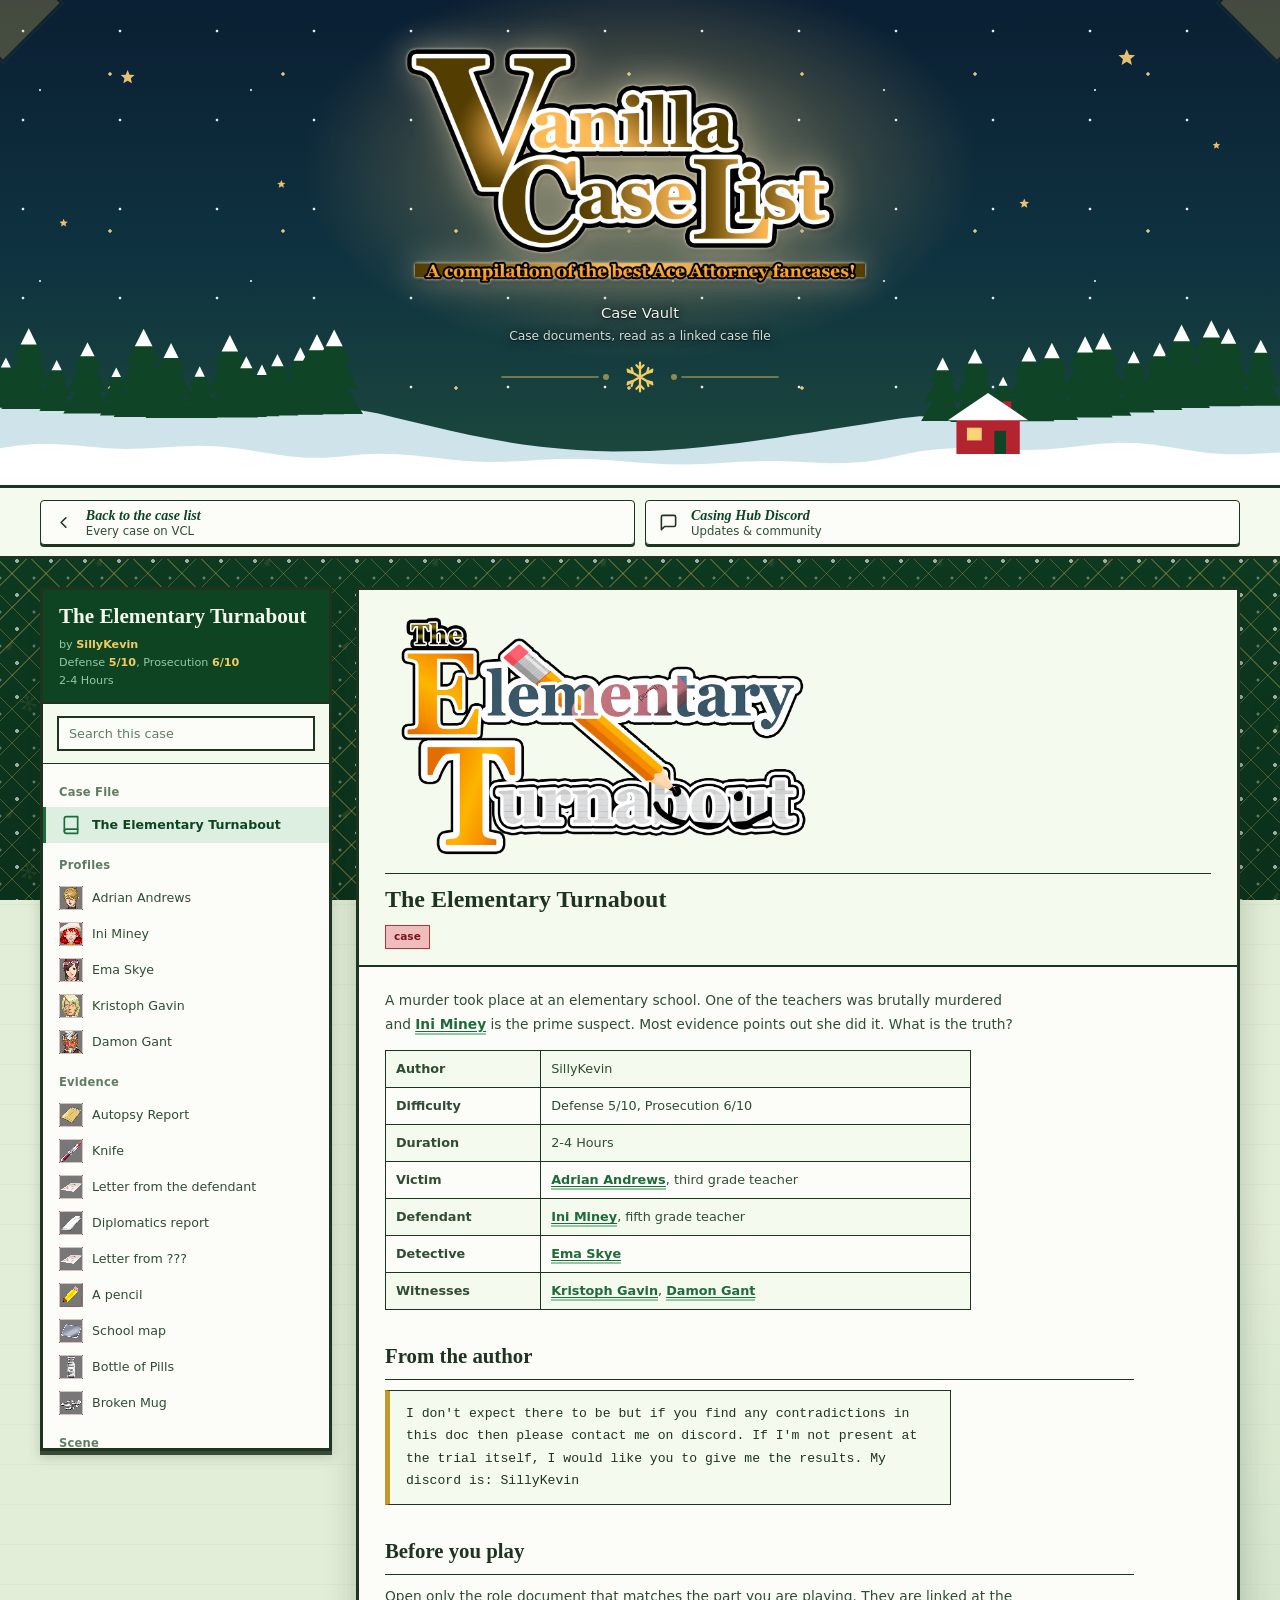
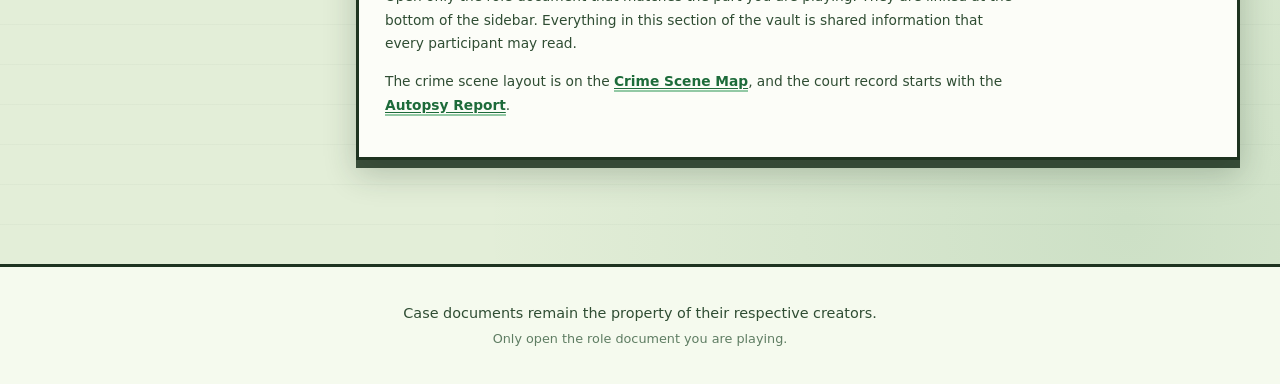
==== commit ac5d0414: "Major UI update" ====
--- a/vault/index.html
+++ b/vault/index.html
@@ -15,19 +15,28 @@
   <meta property="og:type" content="website" />
   <meta property="og:title" content="Case Vault | Vanilla Case List" />
   <meta property="og:description" content="Browse Ace Attorney fan case documents as a linked case file." />
-  <meta property="og:image" content="https://lublurrr.github.io/Vanilla-Case-List/images/vcl-logo.png" />
+  <meta property="og:url" content="https://lublurrr.github.io/vanilla-test-list-themes/vault/" />
+  <meta property="og:image" content="https://lublurrr.github.io/vanilla-test-list-themes/images/vcl-logo.png" />
   <meta property="og:image:alt" content="Vanilla Case List logo" />
   <meta name="theme-color" content="#0a2563" />
 
   <link rel="stylesheet" href="../styles.css" />
+  <link rel="stylesheet" href="../themes.css" />
   <link rel="stylesheet" href="vault.css" />
+
+  <!-- Seasonal themes, as on every other page. Not deferred: it sets
+       <html data-theme="..."> before the first paint. The vault's colours all
+       come from the palette tokens, so its panels follow the season too. -->
+  <script src="../themes.js"></script>
+  <script src="../scenes.js" defer></script>
 </head>
 
 <body class="vault-page">
   <header class="site-header">
     <div class="header-inner">
       <h1 class="site-title">
-        <a href="../index.html"><img class="site-logo" src="../images/vcl-logo.png"
+        <a href="../index.html"><img class="site-logo" src="../images/vcl-logo-gold.png"
+            data-logo-auto="../images/vcl-logo-gold.png" data-logo-preview="../images/vcl-logo.png"
             alt="Vanilla Case List — A compilation of the best Vanilla cases!" /></a>
       </h1>
       <p class="site-credits">
--- a/styles.css
+++ b/styles.css
@@ -20,6 +20,11 @@
 
   --gold: #c9962b;
   --gold-light: #f0c14b;
+
+  --celeste-light: #e9fbfa;
+  --celeste: #cdf1ee;
+  --celeste-deep: #9fdedb;
+  --celeste-text: #0f5a57;
   --red: #b13438;
   --red-deep: #7d1a1f;
   --green: #4f8a3d;
@@ -143,8 +148,435 @@
   line-height: 1.5;
 }
 
+/* ==========================================================================
+   Independent page hero (archive.html / resources.html)
+   Each of these pages has its own logo slot, separate from the
+   shared Vanilla Case List logo. Drop a file at the src path below
+   and it replaces the styled text fallback automatically.
+   ========================================================================== */
+
+.page-hero-logo-fallback {
+  display: block;
+  font-family: var(--font-display);
+  font-style: italic;
+  font-weight: bold;
+  font-size: clamp(1.9rem, 5.5vw, 3.1rem);
+  line-height: 1.15;
+  margin: 0 auto;
+  max-width: 700px;
+  color: var(--blue-deep);
+  text-shadow: 2px 2px 0 var(--ink);
+}
+
+.page-hero-resources .page-hero-logo-fallback {
+  color: var(--gold);
+  text-shadow: 2px 2px 0 var(--ink);
+}
+
+.page-hero-resources.site-header {
+  background: linear-gradient(180deg, #2a1c10 0%, #1c130b 100%);
+  border-bottom: var(--border-thick);
+}
+
+.page-hero-resources .site-credits {
+  color: var(--cream-deep);
+}
+
 .site-credits small {
   color: var(--ink-light);
+}
+
+.page-hero-archive.site-header {
+  background: linear-gradient(180deg, var(--celeste-light) 0%, var(--celeste) 100%);
+  border-bottom: var(--border-thick);
+}
+
+.page-hero-archive .site-credits {
+  color: var(--celeste-text);
+  max-width: 760px;
+  margin-left: auto;
+  margin-right: auto;
+}
+
+/* The subtitle points back at the Case List, so the link has to read as one
+   against the celeste header rather than borrowing the site-wide link blue. */
+.page-hero-archive .site-credits a {
+  color: var(--celeste-text);
+  font-weight: 700;
+  text-decoration: underline;
+  text-underline-offset: 2px;
+  /* Keep the site's name in one piece — split over a line break it read as
+     "…use the Vanilla Case / List instead." Held whole it drops to the last
+     line intact. */
+  white-space: nowrap;
+}
+
+.page-hero-archive .site-credits a:hover {
+  color: var(--ink);
+}
+
+/* ==========================================================================
+   Whole-page theming for the standalone library pages.
+   Resource Library carries its header's dark brown down through the rest
+   of the page; Ultimate Archive uses a soft cyan "celeste" throughout.
+   ========================================================================== */
+
+body.page-resources {
+  background: linear-gradient(180deg, #2a1c10 0%, #1c130b 100%);
+}
+
+body.page-resources .resources-nav {
+  background-color: #1c130b;
+  border-bottom: var(--border-thick);
+}
+
+body.page-resources .resource-link {
+  background-color: #33240f;
+  border-color: var(--ink);
+  box-shadow: 0 2px 0 rgba(0, 0, 0, 0.5);
+}
+
+body.page-resources .resource-link:hover {
+  background-color: #3f2c14;
+}
+
+body.page-resources .resource-text strong {
+  color: var(--gold-light);
+}
+
+body.page-resources .resource-text span:not(strong) {
+  color: var(--cream-deep);
+}
+
+body.page-resources .site-footer {
+  background-color: transparent;
+  border-top-color: var(--gold);
+  color: var(--cream-deep);
+}
+
+body.page-resources .site-footer .footer-small {
+  color: var(--cream-deep);
+  opacity: 0.8;
+}
+
+body.page-archive {
+  background: linear-gradient(180deg, var(--celeste-light) 0%, var(--celeste) 100%);
+}
+
+body.page-archive .resources-nav {
+  background-color: var(--celeste);
+  border-bottom: var(--border-thick);
+}
+
+body.page-archive .resource-link {
+  background-color: var(--celeste-light);
+  border-color: var(--ink);
+}
+
+body.page-archive .resource-link:hover {
+  background-color: #fff;
+}
+
+body.page-archive .resource-text strong {
+  color: var(--celeste-text);
+}
+
+body.page-archive .site-footer {
+  background-color: transparent;
+  border-top-color: var(--celeste-deep);
+}
+
+/* Big boxes (panel + entry cards) pick up the celeste theme that
+   surrounds them on the Ultimate Archive page. */
+body.page-archive .lib-page-panel {
+  background-color: var(--celeste-light);
+  background-image: none;
+  border-color: var(--ink);
+}
+
+body.page-archive .lib-entry-card {
+  background-color: #fff;
+  border-color: var(--ink);
+}
+
+body.page-archive .lib-box {
+  background-color: var(--celeste);
+  border-color: var(--ink);
+}
+
+/* The folder tabs follow the page, not the Case List's navy. */
+body.page-archive .lib-box::before {
+  background-color: var(--celeste-text);
+  color: var(--celeste-light);
+  text-shadow: 0 1px 0 rgba(0, 0, 0, 0.35);
+}
+
+body.page-archive .lib-about-text,
+body.page-archive .lib-results-count {
+  color: var(--celeste-text);
+}
+
+body.page-archive .lib-note-banner {
+  background-color: var(--celeste-light);
+  border-color: var(--celeste-deep);
+  border-left-color: var(--celeste-text);
+}
+
+body.page-archive .lib-note-mark,
+body.page-archive .lib-note-label {
+  color: var(--celeste-text);
+}
+
+body.page-archive .lib-note-text {
+  color: var(--ink-soft);
+}
+
+body.page-archive .lib-box .search-wrap:focus-within {
+  background-color: #fff;
+  box-shadow: 0 0 0 3px var(--celeste-deep);
+}
+
+body.page-archive .lib-search-clear {
+  background-color: var(--celeste-text);
+  color: var(--celeste-light);
+}
+
+body.page-archive .lib-search-clear:hover {
+  background-color: var(--red);
+  color: #fff;
+}
+
+body.page-archive .lib-box .search-wrap,
+body.page-archive .lib-box .chip,
+body.page-archive .lib-box .lib-toc-card,
+body.page-archive .lib-box .lib-sort-select,
+body.page-archive .lib-box .reset-btn {
+  background-color: var(--celeste-light);
+}
+
+body.page-archive .lib-box .chip:hover,
+body.page-archive .lib-box .reset-btn:hover {
+  background-color: var(--celeste);
+  color: var(--ink);
+}
+
+body.page-archive .lib-box .chip.is-active {
+  background-color: var(--celeste-text);
+  border-color: var(--celeste-text);
+  color: var(--cream-light);
+}
+
+body.page-archive .lib-box .filter-label,
+body.page-archive .lib-toc-card-name {
+  color: var(--celeste-text);
+}
+
+body.page-archive .lib-results-count strong {
+  color: var(--celeste-text);
+}
+
+/* Resource Library: the panel + entry cards pick up the same warm
+   brown/gold theme used by the header and nav strip. */
+body.page-resources .lib-page-panel {
+  background-color: #2a1c10;
+  background-image: none;
+  border-color: var(--ink);
+}
+
+body.page-resources .lib-panel-desc,
+body.page-resources .lib-results-count,
+body.page-resources .lib-loading-state,
+body.page-resources .lib-error-sub,
+body.page-resources .lib-empty-sub {
+  color: var(--cream-deep);
+}
+
+body.page-resources .lib-search-input {
+  color: var(--cream-light);
+}
+
+body.page-resources .lib-search-clear {
+  background-color: var(--gold);
+  color: var(--ink);
+}
+
+body.page-resources .lib-search-clear:hover {
+  background-color: var(--red);
+  color: #fff;
+}
+
+body.page-resources .lib-toc-legend {
+  background-color: #1c130b;
+  border-top-color: var(--ink);
+  color: var(--cream-deep);
+}
+
+body.page-resources .lib-box {
+  background-color: #33240f;
+  border-color: var(--ink);
+  color: var(--cream-deep);
+}
+
+/* The folder tabs follow the page, not the Case List's navy. */
+body.page-resources .lib-box::before {
+  background-color: #150d05;
+  color: var(--gold-light);
+}
+
+body.page-resources .lib-about-text {
+  color: var(--cream-deep);
+}
+
+/* On the Library the blurb reads like a plate on a bookshelf: a gold-ruled
+   panel over dark leather, with the ornament and section name in gold. */
+body.page-resources .lib-note-banner {
+  background-color: #1c130b;
+  background-image: linear-gradient(160deg, rgba(240, 193, 75, 0.08), transparent 55%);
+  border: 1px solid var(--gold);
+  border-left: 4px solid var(--gold-light);
+  box-shadow: inset 0 0 0 1px rgba(240, 193, 75, 0.18), 0 3px 0 #000;
+}
+
+body.page-resources .lib-note-mark {
+  color: var(--gold-light);
+  background-color: #150d05;
+  box-shadow: 0 0 0 3px rgba(240, 193, 75, 0.12);
+}
+
+body.page-resources .lib-note-label {
+  color: var(--gold-light);
+}
+
+body.page-resources .lib-note-text {
+  color: var(--cream-light);
+}
+
+body.page-resources .lib-box .search-wrap:focus-within {
+  background-color: #150d05;
+  box-shadow: 0 0 0 3px var(--gold);
+}
+
+body.page-resources .lib-box .search-wrap,
+body.page-resources .lib-box .chip,
+body.page-resources .lib-box .lib-toc-card,
+body.page-resources .lib-box .lib-sort-select,
+body.page-resources .lib-box .reset-btn {
+  background-color: #1c130b;
+  color: var(--cream-deep);
+  border-color: var(--ink);
+}
+
+/* Native select chrome ignores the dark palette on some browsers, so on the
+   dark Library page draw the control (and its arrow) ourselves. */
+body.page-resources .lib-box .lib-sort-select {
+  color-scheme: dark;
+  appearance: none;
+  -webkit-appearance: none;
+  background-image: url("data:image/svg+xml;charset=utf-8,%3Csvg xmlns='http://www.w3.org/2000/svg' viewBox='0 0 12 8' fill='none' stroke='%23e9d29a' stroke-width='2' stroke-linecap='round' stroke-linejoin='round'%3E%3Cpath d='M1 1.5 6 6.5 11 1.5'/%3E%3C/svg%3E");
+  background-repeat: no-repeat;
+  background-position: right 0.6rem center;
+  background-size: 0.7rem;
+  padding-right: 1.9rem;
+}
+
+body.page-resources .lib-results-count strong {
+  color: var(--gold-light);
+}
+
+body.page-resources .lib-box .chip:hover,
+body.page-resources .lib-box .lib-toc-card:hover,
+body.page-resources .lib-box .reset-btn:hover {
+  background-color: #3f2c14;
+  color: var(--cream-light);
+}
+
+body.page-resources .lib-box .chip.is-active,
+body.page-resources .lib-box .lib-toc-card.is-active {
+  background-color: #150d05;
+  color: var(--gold-light);
+  border-color: var(--gold);
+}
+
+body.page-resources .lib-box .filter-label,
+body.page-resources .lib-toc-card-name,
+body.page-resources .lib-toc-card.is-active .lib-toc-card-name {
+  color: var(--gold-light);
+}
+
+body.page-resources .lib-toc-card-desc {
+  color: var(--cream-deep);
+}
+
+body.page-resources .lib-toc-card-count {
+  background-color: #2a1c10;
+  color: var(--gold);
+  border-color: var(--gold);
+}
+
+body.page-resources .lib-toc-legend {
+  margin-top: 1rem;
+  border: var(--border-thin);
+  border-radius: 4px;
+}
+
+body.page-resources .lib-entry-card {
+  background-color: #33240f;
+  border-color: var(--ink);
+  box-shadow: 0 3px 0 #000;
+}
+
+body.page-resources .lib-entry-card:hover {
+  background-color: #3f2c14;
+  box-shadow: 0 5px 0 #000;
+}
+
+body.page-resources .lib-entry-title {
+  color: var(--gold-light);
+}
+
+body.page-resources .lib-entry-desc,
+body.page-resources .lib-entry-meta {
+  color: var(--cream-deep);
+}
+
+body.page-resources .lib-entry-category {
+  color: var(--gold-light);
+}
+
+body.page-resources .lib-entry-link {
+  color: var(--gold-light);
+}
+
+body.page-resources .lib-entry-link:hover {
+  color: var(--gold);
+}
+
+body.page-resources .lib-entry-footer {
+  border-top-color: var(--ink-light);
+}
+
+/* Type badges ("tags") on the Library keep the per-tag hues set above and
+   only restate them as darkened, translucent tones that sit naturally on the
+   dark brown cards. Nothing here names a tag, so adding a tag is still a
+   single line up in the hue table. */
+body.page-resources .lib-type-badge {
+  background-color: hsl(var(--tag-h) var(--tag-s) 30% / 0.45);
+  color: hsl(var(--tag-h) var(--tag-s) 78%);
+  border-color: hsl(var(--tag-h) var(--tag-s) 50%);
+}
+
+/* Icons need a lighter tone to stay visible against the dark theme. */
+body.page-resources .search-icon {
+  color: var(--cream-deep);
+}
+
+body.page-resources .lib-search-input::placeholder {
+  color: var(--cream-deep);
+  opacity: 0.65;
+}
+
+body.page-resources .resource-icon {
+  color: var(--gold-light);
 }
 
 /* ==========================================================================
@@ -154,7 +586,7 @@
 .resources-nav {
   background-color: var(--cream-light);
   border-bottom: var(--border-thick);
-  padding: 0.85rem 1rem;
+  padding: 0.7rem 1rem;
 }
 
 .resources-inner {
@@ -172,7 +604,7 @@
   background-color: var(--paper);
   border: var(--border-thin);
   border-radius: 4px;
-  padding: 0.55rem 0.75rem;
+  padding: 0.4rem 0.65rem;
   text-decoration: none;
   color: inherit;
   cursor: pointer;
@@ -194,15 +626,17 @@
 }
 
 .resource-icon {
-  font-size: 1.4rem;
+  font-size: 1.2rem;
   line-height: 1;
   flex-shrink: 0;
-  width: 28px;
+  width: 24px;
   text-align: center;
 }
 
 .resource-icon svg {
   display: block;
+  width: 19px;
+  height: 19px;
   margin: 0 auto;
 }
 
@@ -215,16 +649,14 @@
 .resource-text strong {
   font-family: var(--font-display);
   font-style: italic;
-  font-size: 0.95rem;
+  font-size: 0.88rem;
   color: var(--blue-deep);
 }
 
 .resource-text span:not(strong) {
-  font-size: 0.78rem;
+  font-size: 0.73rem;
   color: var(--ink-soft);
 }
-
-
 
 .resource-faq-toggle[aria-expanded="true"] {
   background-color: var(--ink);
@@ -237,6 +669,212 @@
 
 .resource-faq-toggle[aria-expanded="true"] .resource-text span:not(strong) {
   color: var(--cream-deep);
+}
+
+/* --- The site's own pages first, then the outbound links -----------------
+   The Case List, the Ultimate Archive and the Resource Library are pages of
+   this site, not links off it, so each page shows the other two as large
+   cards on a row of their own, each in its page's own colours. The outbound
+   links share the row below, in full rows only, so nothing is ever left
+   alone on a line of its own. */
+
+.resources-inner--split {
+  display: flex;
+  flex-direction: column;
+  gap: 0.55rem;
+}
+
+.resource-pages {
+  display: grid;
+  grid-template-columns: repeat(2, minmax(0, 1fr));
+  gap: 0.55rem;
+}
+
+.resource-page {
+  display: grid;
+  grid-template-columns: auto 1fr;
+  align-items: center;
+  gap: 0.8rem;
+  padding: 0.65rem 1rem;
+  border: var(--border-medium);
+  border-radius: 6px;
+  color: inherit;
+  text-decoration: none;
+  box-shadow: 0 3px 0 var(--ink);
+  transition: transform 0.1s, box-shadow 0.1s;
+}
+
+.resource-page:hover {
+  transform: translateY(-2px);
+  box-shadow: 0 5px 0 var(--ink);
+}
+
+.resource-page:active {
+  transform: translateY(1px);
+  box-shadow: 0 2px 0 var(--ink);
+}
+
+.resource-page:focus-visible {
+  outline: 3px solid var(--gold);
+  outline-offset: 3px;
+}
+
+/* The page's icon on a tile in the page's own colours. */
+.resource-page__icon {
+  display: grid;
+  place-items: center;
+  width: 44px;
+  height: 44px;
+  border: var(--border-medium);
+  border-radius: 7px;
+}
+
+.resource-page__icon svg {
+  display: block;
+  width: 22px;
+  height: 22px;
+}
+
+.resource-page__text {
+  display: flex;
+  flex-direction: column;
+  gap: 0.15rem;
+  line-height: 1.25;
+}
+
+.resource-page__title {
+  font-family: var(--font-display);
+  font-style: italic;
+  font-size: 1.15rem;
+}
+
+.resource-page__blurb {
+  font-size: 0.8rem;
+}
+
+.resource-page__cta {
+  margin-top: 0.1rem;
+  font-size: 0.76rem;
+  font-weight: bold;
+  letter-spacing: 0.02em;
+}
+
+.resource-page__cta span {
+  display: inline-block;
+  transition: transform 0.15s;
+}
+
+.resource-page:hover .resource-page__cta span {
+  transform: translateX(3px);
+}
+
+/* Case List: the courtroom cream and navy the list has always worn. */
+.resource-page--list {
+  background: linear-gradient(180deg, var(--cream-light) 0%, var(--cream) 100%);
+}
+
+.resource-page--list .resource-page__icon {
+  color: var(--gold-light);
+  background: var(--blue-deep);
+}
+
+.resource-page--list .resource-page__title,
+.resource-page--list .resource-page__cta {
+  color: var(--blue-deep);
+}
+
+.resource-page--list .resource-page__blurb {
+  color: var(--ink-soft);
+}
+
+/* Archive: the celeste of its own header. */
+.resource-page--archive {
+  background: linear-gradient(180deg, var(--celeste-light) 0%, var(--celeste) 100%);
+}
+
+.resource-page--archive .resource-page__icon {
+  color: var(--celeste-light);
+  background: var(--celeste-text);
+}
+
+.resource-page--archive .resource-page__title,
+.resource-page--archive .resource-page__cta {
+  color: var(--celeste-text);
+}
+
+.resource-page--archive .resource-page__blurb {
+  color: var(--ink-soft);
+}
+
+/* Library: the candlelit brown of its own header, with gold lettering. */
+.resource-page--library {
+  background: linear-gradient(180deg, #2a1c10 0%, #1c130b 100%);
+}
+
+.resource-page--library .resource-page__icon {
+  color: var(--gold-light);
+  background: #3f2c14;
+  border-color: var(--gold);
+}
+
+.resource-page--library .resource-page__title,
+.resource-page--library .resource-page__cta {
+  color: var(--gold-light);
+}
+
+.resource-page--library .resource-page__blurb {
+  color: var(--cream-deep);
+}
+
+.resource-links {
+  display: grid;
+  grid-template-columns: repeat(4, minmax(0, 1fr));
+  gap: 0.55rem;
+}
+
+/* The Archive and Library have two outbound links: a pair at every width. */
+.resource-links--pair {
+  grid-template-columns: repeat(2, minmax(0, 1fr));
+}
+
+@media (max-width: 900px) {
+  .resource-links {
+    grid-template-columns: repeat(2, minmax(0, 1fr));
+  }
+}
+
+/* Not even the pair fits on the narrowest phones without crushing. */
+@media (max-width: 340px) {
+  .resource-links--pair {
+    grid-template-columns: 1fr;
+  }
+}
+
+@media (max-width: 760px) {
+  .resource-pages {
+    grid-template-columns: 1fr;
+  }
+}
+
+@media (max-width: 420px) {
+  .resource-page {
+    gap: 0.7rem;
+    padding: 0.6rem 0.8rem;
+  }
+
+  .resource-page__icon {
+    width: 40px;
+    height: 40px;
+  }
+
+  .resource-page__icon svg {
+    width: 20px;
+    height: 20px;
+  }
+
+  .resource-page__title {
+    font-size: 1.05rem;
+  }
 }
 
 /* ==========================================================================
@@ -865,6 +1503,7 @@
 
 .search-wrap {
   flex: 1;
+  min-width: 0;
   display: flex;
   align-items: center;
   gap: 0.6rem;
@@ -895,6 +1534,13 @@
   color: var(--ink);
   outline: none;
   min-width: 0;
+  /* width: 0 rather than just min-width: 0. A text input carries a
+     browser-default intrinsic width (~204px from the implied size=20), and
+     that width feeds the search label's min-content — which on a 320px phone
+     made the label wider than the toolbar holding it and scrolled the whole
+     page sideways. Zeroing it lets flex: 1 hand the input whatever room the
+     row actually has. */
+  width: 0;
 }
 
 #search::-webkit-search-decoration,
@@ -1864,12 +2510,15 @@
   overflow: hidden;
 }
 
-
 .case-modal-tab {
   position: absolute;
   top: 0;
   width: 160px;
-  left: -2px;
+  /* The card itself has no border of its own — its 2px edge is drawn by the
+     panels inside it — so the tab starts at 0, not -2px. At -2px its left
+     border sat two pixels outside the card's, so the top-left corner looked
+     stepped instead of one continuous line. */
+  left: 0;
   height: 28px;
   background-color: var(--ink-light);
   border-top: 2px solid var(--ink);
@@ -2301,4 +2950,788 @@
   font-style: normal;
   font-weight: 600;
   color: var(--ink-soft);
-}+}
+/* ==========================================================================
+   Primary section nav — Case List / Resource Library / Ultimate Archive
+   ========================================================================== */
+
+/* ==========================================================================
+   Resource Library / Ultimate Archive — overlay windows
+   Two structurally-identical, independently-stateful overlays. Styling is
+   shared via the .lib-* classes; only their content and data differ.
+   ========================================================================== */
+
+.lib-overlay {
+  position: fixed;
+  inset: 0;
+  z-index: 200;
+  display: flex;
+  justify-content: center;
+  animation: fade-in 0.2s ease;
+}
+
+.lib-overlay[hidden] {
+  display: none;
+}
+
+.lib-overlay-backdrop {
+  position: fixed;
+  inset: 0;
+  background-color: rgba(42, 31, 10, 0.6);
+  backdrop-filter: blur(2px);
+}
+
+body.lib-overlay-open {
+  overscroll-behavior: contain;
+}
+
+.lib-panel {
+  position: relative;
+  width: 100%;
+  max-width: 1200px;
+  margin: 1.25rem;
+  background-color: var(--cream);
+  background-image:
+    radial-gradient(circle at 12% 8%, rgba(201, 150, 43, 0.07) 0%, transparent 25%),
+    radial-gradient(circle at 88% 92%, rgba(29, 67, 145, 0.05) 0%, transparent 30%);
+  border: var(--border-thick);
+  border-radius: 6px;
+  box-shadow: var(--shadow-deep);
+  display: flex;
+  flex-direction: column;
+  max-height: calc(100vh - 2.5rem);
+  overflow: hidden;
+  animation: pop-in 0.25s cubic-bezier(0.34, 1.56, 0.64, 1);
+}
+
+.lib-panel-header {
+  display: flex;
+  align-items: center;
+  gap: 1rem;
+  padding: 1rem 1.25rem;
+  background: linear-gradient(180deg, var(--cream-light) 0%, var(--cream) 100%);
+  border-bottom: var(--border-thick);
+  flex: 0 0 auto;
+}
+
+.lib-back-btn {
+  display: flex;
+  align-items: center;
+  gap: 0.4rem;
+  font-family: var(--font-ui);
+  font-size: 0.85rem;
+  font-weight: 600;
+  color: var(--ink-soft);
+  background: var(--paper);
+  border: var(--border-thin);
+  border-radius: 4px;
+  padding: 0.5rem 0.75rem;
+  cursor: pointer;
+  flex-shrink: 0;
+  transition: background-color 0.12s, transform 0.08s;
+}
+
+.lib-back-btn:hover {
+  background-color: var(--cream-deep);
+  transform: translateX(-2px);
+}
+
+.lib-panel-titlewrap {
+  flex: 1;
+  min-width: 0;
+}
+
+.lib-panel-title {
+  font-family: var(--font-display);
+  font-style: italic;
+  font-weight: bold;
+  color: var(--blue-deep);
+  margin: 0;
+  font-size: clamp(1.1rem, 3vw, 1.6rem);
+  text-shadow: 1px 1px 0 var(--gold-light);
+  letter-spacing: 0.01em;
+}
+
+.lib-panel-tagline {
+  margin: 0.15rem 0 0;
+  font-size: 0.85rem;
+  color: var(--ink-soft);
+}
+
+.lib-close-btn {
+  flex-shrink: 0;
+  background: var(--cream-deep);
+  border: var(--border-thin);
+  width: 34px;
+  height: 34px;
+  border-radius: 50%;
+  cursor: pointer;
+  font-size: 1.2rem;
+  line-height: 1;
+  color: var(--ink);
+  display: grid;
+  place-items: center;
+  box-shadow: 0 2px 5px rgba(42, 31, 10, 0.4);
+}
+
+.lib-close-btn:hover {
+  background: var(--red);
+  color: #fff;
+}
+
+.lib-panel-body {
+  flex: 1 1 auto;
+  overflow-y: auto;
+  -webkit-overflow-scrolling: touch;
+  padding: 1.25rem;
+}
+
+.lib-panel-desc {
+  margin: 0 auto 1rem;
+  color: var(--ink-soft);
+  font-size: 0.95rem;
+  max-width: 70ch;
+  text-align: center;
+}
+
+/* Section blurb — a shelf label: ornament, section name, then the blurb. */
+.lib-note-banner {
+  display: flex;
+  align-items: flex-start;
+  gap: 0.85rem;
+  background-color: var(--blue-pale);
+  border: 1px solid var(--blue);
+  border-left: 4px solid var(--blue-deep);
+  border-radius: 4px;
+  padding: 0.85rem 1.1rem;
+  margin: 0 0 1.25rem;
+}
+
+.lib-note-mark {
+  flex-shrink: 0;
+  display: grid;
+  place-items: center;
+  width: 34px;
+  height: 34px;
+  border-radius: 50%;
+  border: 1px solid currentColor;
+  color: var(--blue-deep);
+  opacity: 0.85;
+}
+
+.lib-note-body {
+  display: flex;
+  flex-direction: column;
+  gap: 0.2rem;
+  min-width: 0;
+}
+
+.lib-note-label {
+  font-family: var(--font-display);
+  font-style: normal;
+  font-weight: bold;
+  font-size: 0.72rem;
+  letter-spacing: 0.14em;
+  text-transform: uppercase;
+  color: var(--blue-deep);
+}
+
+.lib-note-text {
+  font-family: var(--font-display);
+  font-style: italic;
+  font-size: 0.95rem;
+  line-height: 1.55;
+  color: var(--ink-soft);
+}
+
+/* ==========================================================================
+   Table of Contents — dynamically built from the loaded JSON (categories,
+   category blurbs, entry types, and the initialism legend).
+   ========================================================================== */
+
+.lib-toc-legend {
+  margin-top: 1rem;
+  border: var(--border-thin);
+  border-radius: 4px;
+  background-color: var(--cream-deep);
+  padding: 0.65rem 1rem;
+}
+
+.lib-toc-legend-title {
+  font-family: var(--font-display);
+  font-style: italic;
+  font-weight: bold;
+  display: block;
+  margin-bottom: 0.4rem;
+}
+
+.lib-toc-legend-items {
+  display: flex;
+  flex-wrap: wrap;
+  gap: 0.4rem 1.5rem;
+  font-size: 0.85rem;
+  font-style: italic;
+}
+
+.lib-search-input {
+  flex: 1;
+  border: none;
+  background: transparent;
+  font-family: var(--font-ui);
+  font-size: 0.95rem;
+  color: var(--ink);
+  outline: none;
+  min-width: 0;
+  /* Same browser-default intrinsic width as #search above — see the note
+     there for why this is width: 0 and not just min-width: 0. */
+  width: 0;
+}
+
+.lib-search-input::-webkit-search-decoration,
+.lib-search-input::-webkit-search-cancel-button,
+.lib-search-input::-webkit-search-results-button,
+.lib-search-input::-webkit-search-results-decoration {
+  -webkit-appearance: none;
+  appearance: none;
+}
+
+.lib-search-input::placeholder {
+  color: var(--ink-light);
+  font-style: italic;
+}
+
+.lib-search-clear {
+  flex-shrink: 0;
+  background: var(--ink-light);
+  color: var(--paper);
+  border: none;
+  border-radius: 50%;
+  width: 20px;
+  height: 20px;
+  font-size: 1rem;
+  line-height: 1;
+  cursor: pointer;
+  padding: 0;
+  display: grid;
+  place-items: center;
+}
+
+.lib-search-clear:hover {
+  background-color: var(--red);
+}
+
+.lib-roulette-btn {
+  flex-shrink: 0;
+  white-space: nowrap;
+  padding: 0.55rem 0.9rem;
+}
+
+/* ==========================================================================
+   Standalone library pages — folder-tab boxes
+   --------------------------------------------------------------------------
+   The Resource Library and Ultimate Archive are stacks of the same
+   folder-tab panels the Case List uses: About/Contents, Filters,
+   then the results panel.
+   ========================================================================== */
+
+.lib-main {
+  width: 100%;
+  max-width: 1200px;
+  margin: 0 auto;
+  /* This sits inside <main>, which already supplies the page's 2rem/1.25rem
+     inset, so it adds none of its own — a second top inset here was what
+     pushed the box stack lower than the Case List's panels. Only the extra
+     breathing room under the last box is ours. */
+  padding: 0 0 1rem;
+}
+
+.lib-box {
+  background-color: var(--cream-light);
+  border: 2px solid var(--ink);
+  border-radius: 0 8px 8px 8px;
+  padding: 1rem 1.25rem;
+  /* 22px for the folder tab that hangs above the box, plus the same 1.5rem
+     of clear space every box leaves below itself. Adjacent margins collapse,
+     so this is the whole gap between two stacked boxes. */
+  margin-top: calc(22px + 1.5rem);
+  margin-bottom: 1.5rem;
+  box-shadow: var(--shadow-card);
+  position: relative;
+}
+
+/* The top box has nothing stacked above it, so it only needs the 22px the tab
+   hangs into — not the 1.5rem of separation between boxes. That puts it 54px
+   under the resource strip, the same as the Case List's first panel. */
+.lib-main>.lib-box:first-child {
+  margin-top: 22px;
+}
+
+.lib-box::before {
+  content: attr(data-tab-label);
+  position: absolute;
+  top: -22px;
+  left: -2px;
+  min-width: 130px;
+  height: 24px;
+  background-color: var(--blue-deep);
+  border: 2px solid var(--ink);
+  border-bottom: none;
+  border-radius: 8px 8px 0 0;
+  clip-path: polygon(0 0, calc(100% - 14px) 0, 100% 100%, 0 100%);
+  display: flex;
+  align-items: center;
+  justify-content: center;
+  font-family: var(--font-display);
+  font-style: normal;
+  font-weight: bold;
+  font-size: 0.78rem;
+  letter-spacing: 0.06em;
+  text-transform: uppercase;
+  color: var(--gold-light);
+  text-shadow: 0 1px 0 rgba(0, 0, 0, 0.4);
+  padding: 0 1.1rem 0 0.55rem;
+}
+
+.lib-nowrap {
+  white-space: nowrap;
+}
+
+.lib-about-text {
+  margin: 0 auto;
+  font-size: 0.95rem;
+  line-height: 1.6;
+  color: var(--ink-soft);
+  max-width: 78ch;
+  text-align: center;
+}
+
+/* --- Contents box: one compact card per section ------------------------- */
+.lib-toc-cards {
+  display: grid;
+  grid-template-columns: repeat(auto-fill, minmax(300px, 1fr));
+  gap: 0.6rem;
+}
+
+.lib-toc-card {
+  display: flex;
+  align-items: flex-start;
+  gap: 0.6rem;
+  text-align: left;
+  font-family: var(--font-ui);
+  background-color: var(--cream);
+  border: var(--border-thin);
+  border-radius: 4px;
+  padding: 0.6rem 0.7rem;
+  cursor: pointer;
+  transition: background-color 0.12s, border-color 0.12s, transform 0.08s;
+}
+
+.lib-toc-card:hover {
+  background-color: var(--cream-deep);
+  transform: translateY(-1px);
+}
+
+.lib-toc-card.is-active {
+  border-color: var(--blue-deep);
+  background-color: var(--blue-pale);
+}
+
+.lib-toc-card-main {
+  flex: 1;
+  min-width: 0;
+  display: flex;
+  flex-direction: column;
+  gap: 0.15rem;
+}
+
+.lib-toc-card-name {
+  font-family: var(--font-display);
+  font-weight: bold;
+  font-size: 0.95rem;
+  color: var(--blue-deep);
+}
+
+.lib-toc-card-desc {
+  font-size: 0.78rem;
+  line-height: 1.35;
+  color: var(--ink-soft);
+  display: -webkit-box;
+  -webkit-line-clamp: 2;
+  -webkit-box-orient: vertical;
+  overflow: hidden;
+}
+
+.lib-toc-card-count {
+  flex-shrink: 0;
+  align-self: center;
+  font-size: 0.75rem;
+  font-weight: 700;
+  color: var(--ink-soft);
+  background-color: var(--paper);
+  border: var(--border-thin);
+  border-radius: 999px;
+  padding: 0.1rem 0.5rem;
+}
+
+/* --- Filters box ------------------------------------------------------- */
+.lib-box-filters .lib-results-count {
+  margin: 1.1rem 0 0;
+  padding-top: 0.9rem;
+}
+
+.lib-box-filters .lib-roulette-btn {
+  padding: 0.4rem 0.85rem;
+  font-size: 0.85rem;
+}
+
+.lib-box-filters .reset-btn {
+  margin-left: auto;
+}
+
+/* The results panel sits inside .lib-main now, so it no longer centres
+   itself or adds the page's outer margin. */
+.lib-main .lib-page-panel {
+  margin: 0;
+  max-width: none;
+}
+
+/* Alphabetical index — a row of the same chips used everywhere else on
+   these pages, plus the same round "×" the search box uses to clear. */
+
+.lib-results-count {
+  font-size: 0.82rem;
+  color: var(--ink-light);
+  margin: 0 0 0.85rem;
+  font-style: italic;
+}
+
+.lib-entries-grid {
+  display: grid;
+  grid-template-columns: repeat(auto-fill, minmax(280px, 1fr));
+  gap: 1rem;
+}
+
+.lib-entry-card {
+  /* A grid item's automatic minimum is its min-content width, and a card
+     holding a long unbreakable title or a kept-whole site name can push that
+     past the column — which scrolled the whole page sideways on small phones.
+     Let the card shrink to its track and wrap the long word instead. */
+  min-width: 0;
+  overflow-wrap: anywhere;
+  background-color: var(--paper);
+  border: var(--border-medium);
+  border-radius: 4px;
+  padding: 1rem 1.1rem;
+  box-shadow: 0 3px 0 var(--ink);
+  display: flex;
+  flex-direction: column;
+  gap: 0.5rem;
+  transition: transform 0.1s, box-shadow 0.1s;
+}
+
+.lib-entry-card:hover {
+  transform: translateY(-2px);
+  box-shadow: 0 5px 0 var(--ink);
+}
+
+.lib-entry-head {
+  display: flex;
+  align-items: center;
+  justify-content: space-between;
+  gap: 0.5rem;
+}
+
+.lib-entry-category {
+  font-family: var(--font-display);
+  font-style: normal;
+  font-weight: bold;
+  font-size: 0.72rem;
+  text-transform: uppercase;
+  letter-spacing: 0.05em;
+  color: var(--blue-deep);
+}
+
+/* Tag badges.
+   Every tag gets its own hue so "Case List", "Templates", "Channel" and the
+   rest are told apart at a glance. Each tag class only names a hue and a
+   saturation; the badge rule below turns those into the background, text and
+   border, so the whole set stays in one family and a new tag is one line.
+   Tags with no hue of their own fall back to the parchment default declared
+   here. */
+.lib-type-badge {
+  --tag-h: 35;
+  --tag-s: 14%;
+  font-size: 0.65rem;
+  text-transform: uppercase;
+  letter-spacing: 0.05em;
+  font-weight: 700;
+  padding: 0.12rem 0.5rem;
+  border-radius: 3px;
+  white-space: nowrap;
+  background-color: hsl(var(--tag-h) var(--tag-s) 89%);
+  color: hsl(var(--tag-h) var(--tag-s) 27%);
+  border: 1px solid hsl(var(--tag-h) var(--tag-s) 52%);
+}
+
+/* Reference / documentation */
+.lib-type-guide { --tag-h: 220; --tag-s: 62%; }
+.lib-type-tutorial { --tag-h: 190; --tag-s: 60%; }
+.lib-type-reference { --tag-h: 205; --tag-s: 45%; }
+
+/* Things you use or download */
+.lib-type-tool { --tag-h: 162; --tag-s: 52%; }
+.lib-type-database { --tag-h: 138; --tag-s: 42%; }
+.lib-type-files,
+.lib-type-download,
+.lib-type-sprites { --tag-h: 96; --tag-s: 42%; }
+
+/* Lists and archives */
+.lib-type-case-list { --tag-h: 44; --tag-s: 74%; }
+.lib-type-archive,
+.lib-type-case-archive { --tag-h: 26; --tag-s: 72%; }
+
+/* Video */
+.lib-type-channel { --tag-h: 6; --tag-s: 68%; }
+.lib-type-playlist { --tag-h: 338; --tag-s: 56%; }
+.lib-type-vod { --tag-h: 290; --tag-s: 62%; }
+.lib-type-meme { --tag-h: 308; --tag-s: 70%; }
+
+/* Starting points you build a case from */
+.lib-type-template,
+.lib-type-templates,
+.lib-type-themes,
+.lib-type-templates-themes { --tag-h: 254; --tag-s: 50%; }
+
+/* Plain destinations */
+.lib-type-website { --tag-h: 212; --tag-s: 20%; }
+.lib-type-link { --tag-h: 35; --tag-s: 14%; }
+
+.lib-entry-title {
+  font-family: var(--font-display);
+  font-style: italic;
+  font-size: 1.08rem;
+  color: var(--ink);
+  margin: 0;
+  line-height: 1.25;
+}
+
+.lib-entry-desc {
+  font-size: 0.87rem;
+  color: var(--ink-soft);
+  line-height: 1.5;
+  margin: 0;
+  flex: 1;
+}
+
+.lib-entry-meta {
+  font-style: italic;
+  font-size: 0.82rem;
+  color: var(--ink-soft);
+  opacity: 0.85;
+  margin-bottom: 0.35rem !important;
+}
+
+.lib-entry-tags {
+  display: flex;
+  flex-wrap: wrap;
+  gap: 0.3rem;
+}
+
+.lib-tag-pill {
+  font-size: 0.68rem;
+  padding: 0.1rem 0.5rem;
+  border-radius: 999px;
+  background-color: var(--cream-deep);
+  color: var(--ink-soft);
+  border: 1px solid var(--ink-light);
+}
+
+.lib-entry-footer {
+  padding-top: 0.4rem;
+  border-top: 1px dashed var(--ink-light);
+  margin-top: auto;
+}
+
+.lib-entry-link {
+  display: inline-flex;
+  align-items: center;
+  gap: 0.35rem;
+  font-family: var(--font-display);
+  font-style: normal;
+  font-weight: bold;
+  font-size: 0.85rem;
+  color: var(--blue);
+  text-decoration: none;
+}
+
+.lib-entry-link:hover {
+  color: var(--blue-deep);
+  text-decoration: underline;
+}
+
+.lib-entry-link-disabled {
+  color: var(--ink-light);
+  cursor: default;
+}
+
+.lib-entry-link-disabled:hover {
+  color: var(--ink-light);
+  text-decoration: none;
+}
+
+.lib-panel-footer {
+  margin-top: 1.5rem;
+  padding-top: 1rem;
+  border-top: 1px dashed var(--ink-light);
+  text-align: center;
+}
+
+.lib-source-link {
+  display: inline-flex;
+  align-items: center;
+  gap: 0.4rem;
+  font-family: var(--font-display);
+  font-style: normal;
+  font-weight: bold;
+  font-size: 0.9rem;
+  color: var(--cream-light);
+  background-color: var(--ink);
+  border: 2px solid var(--ink);
+  border-radius: 3px;
+  padding: 0.55rem 1.1rem;
+  text-decoration: none;
+  box-shadow: 0 3px 0 var(--ink-soft);
+  transition: transform 0.08s, box-shadow 0.08s, background-color 0.15s;
+}
+
+.lib-source-link:hover {
+  background-color: var(--blue-deep);
+  transform: translateY(1px);
+  box-shadow: 0 2px 0 var(--ink-soft);
+}
+
+.lib-loading-state,
+.lib-error-state,
+.lib-empty-state {
+  text-align: center;
+  padding: 2.5rem 1.5rem;
+}
+
+.lib-error-title,
+.lib-empty-title {
+  font-family: var(--font-display);
+  font-style: italic;
+  font-size: 1.2rem;
+  color: var(--red-deep);
+  margin: 0 0 0.5rem;
+}
+
+.lib-error-sub,
+.lib-empty-sub {
+  color: var(--ink-soft);
+  margin: 0.3rem 0;
+}
+
+.lib-empty-state {
+  grid-column: 1 / -1;
+}
+
+/* Focus visibility for keyboard users across the overlay */
+/* ============================================================
+   Standalone library page mode (Resource Library / Ultimate
+   Archive as real pages, not overlays). Reuses all .lib-* card,
+   toolbar and entry styling above, just laid out inline in the
+   page instead of a fixed, backdrop-covered overlay.
+   ============================================================ */
+.lib-page-panel {
+  width: 100%;
+  max-width: 1200px;
+  margin: 1.5rem auto 3rem;
+  background-color: var(--cream);
+  background-image:
+    radial-gradient(circle at 12% 8%, rgba(201, 150, 43, 0.07) 0%, transparent 25%),
+    radial-gradient(circle at 88% 92%, rgba(29, 67, 145, 0.05) 0%, transparent 30%);
+  border: var(--border-thick);
+  border-radius: 6px;
+  box-shadow: var(--shadow-deep);
+  padding: 0;
+}
+
+.lib-page-panel .lib-panel-header {
+  border-radius: 4px 4px 0 0;
+}
+
+.lib-page-panel .lib-panel-body {
+  overflow: visible;
+  padding: 1.25rem 1.5rem 1.75rem;
+}
+
+.lib-page-panel .lib-back-btn {
+  text-decoration: none;
+}
+
+@media (max-width: 640px) {
+  .lib-page-panel {
+    margin: 0.75rem auto 2rem;
+    border-radius: 4px;
+  }
+}
+
+.lib-back-btn:focus-visible,
+.lib-close-btn:focus-visible,
+.chip:focus-visible,
+.lib-entry-link:focus-visible,
+.lib-source-link:focus-visible,
+.resource-link:focus-visible {
+  outline: 3px solid var(--gold-light);
+  outline-offset: 2px;
+}
+
+@media (max-width: 768px) {
+  .lib-panel {
+    margin: 0;
+    max-height: 100vh;
+    height: 100vh;
+    border-radius: 0;
+    border-width: 0 0 3px 0;
+  }
+
+  .lib-panel-header {
+    flex-wrap: wrap;
+  }
+
+  .lib-back-btn span {
+    display: none;
+  }
+
+  .lib-entries-grid {
+    grid-template-columns: 1fr;
+  }
+
+  .lib-toc-cards {
+    grid-template-columns: 1fr;
+  }
+
+  .lib-box-filters .reset-btn {
+    margin-left: 0;
+  }
+}
+
+@media (max-width: 480px) {
+  .lib-panel-header {
+    padding: 0.75rem;
+    gap: 0.6rem;
+  }
+
+  .lib-back-btn {
+    padding: 0.5rem;
+  }
+
+  .lib-main {
+    padding: 0 0 0.5rem;
+  }
+
+  .lib-box {
+    padding: 0.85rem 0.75rem;
+  }
+}
--- a/themes.css
+++ b/themes.css
@@ -0,0 +1,944 @@
+/* ==========================================================================
+   Vanilla Case List — Seasonal themes
+   --------------------------------------------------------------------------
+   Every theme is a re-tint of the palette tokens declared in styles.css.
+   Nothing here restyles individual components: load this file AFTER
+   styles.css and the whole site follows along.
+
+   Adding a season means two things and no more:
+     1. a  :root[data-theme="<id>"]  block below,
+     2. an entry in the THEMES table in themes.js (id, label, date window).
+
+   House rules for a theme, so the site stays readable:
+     - the cream/paper family stays light, the ink family stays dark;
+     - the difficulty tokens (--easy / --medium / --hard) are left alone,
+       so blue/gold/red keep meaning the same thing all year round.
+   ========================================================================== */
+
+/* --------------------------------------------------------------------------
+   Shared seasonal plumbing
+   -------------------------------------------------------------------------- */
+
+:root {
+  /* The accent every theme may override; all the seasonal marks are drawn in
+     it, so a season's ornaments always match its paper. */
+  --season-accent: var(--gold);
+}
+
+/* --- the crest under the masthead ---------------------------------------- */
+
+/* A drawn rule with the season's emblem set into the middle. themes.js leaves
+   it out entirely for the classic look, which wears no season. */
+.season-crest {
+  display: block;
+  width: min(300px, 70%);
+  height: auto;
+  margin: 0.7rem auto 0;
+  color: var(--season-accent);
+}
+
+.season-crest__rule path {
+  fill: none;
+  stroke: currentColor;
+  stroke-width: 1.6;
+  stroke-linecap: round;
+  opacity: 0.55;
+}
+
+.season-crest__rule circle {
+  fill: currentColor;
+  opacity: 0.55;
+}
+
+/* --- the backdrop --------------------------------------------------------- */
+
+/* Behind the whole page: the season's colour and weave (--scene), with a
+   sparse tile of its marks washed over it. A fixed layer, not a body
+   background: iOS ignores background-attachment: fixed, and the scene would
+   smear down the full height of a 129-case page. z-index keeps it under the
+   content but over the body's own paper texture. */
+.season-backdrop {
+  position: fixed;
+  inset: 0;
+  z-index: -1;
+  pointer-events: none;
+  background: var(--scene, none);
+}
+
+.season-backdrop svg {
+  width: 100%;
+  height: 100%;
+  color: var(--wash-color, var(--season-accent));
+  opacity: var(--wash-opacity, 0.1);
+}
+
+/* --------------------------------------------------------------------------
+   Classic Vanilla — the original courtroom palette
+   --------------------------------------------------------------------------
+   styles.css already declares these on :root. They are restated here so a
+   nested [data-theme="classic"] element (a swatch on themes.html, say) shows
+   the classic look even while the page around it wears a season.
+   -------------------------------------------------------------------------- */
+
+[data-theme="classic"] {
+  --cream: #f5e7c4;
+  --cream-light: #fcf2d9;
+  --cream-deep: #e9d29a;
+  --paper: #fffaeb;
+
+  --ink: #2a1f0a;
+  --ink-soft: #4d3c1a;
+  --ink-light: #7a6738;
+
+  --blue: #1d4391;
+  --blue-deep: #0a2563;
+  --blue-light: #82a8e6;
+  --blue-pale: #d6e2f7;
+
+  --gold: #c9962b;
+  --gold-light: #f0c14b;
+
+  --celeste-light: #e9fbfa;
+  --celeste: #cdf1ee;
+  --celeste-deep: #9fdedb;
+  --celeste-text: #0f5a57;
+
+  --red: #b13438;
+  --red-deep: #7d1a1f;
+  --green: #4f8a3d;
+  --green-light: #b6dca5;
+  --green-pale: #dff0d4;
+
+  --shadow-soft: 0 2px 6px rgba(42, 31, 10, 0.12);
+  --shadow-card: 0 4px 0 rgba(42, 31, 10, 0.85), 0 6px 12px rgba(42, 31, 10, 0.18);
+  --shadow-deep: 0 8px 0 rgba(42, 31, 10, 0.85), 0 14px 30px rgba(42, 31, 10, 0.22);
+
+  --season-accent: #c9962b;
+}
+
+/* --------------------------------------------------------------------------
+   New Year — midnight navy, gold confetti
+   -------------------------------------------------------------------------- */
+
+[data-theme="newyear"] {
+  --cream: #e7e4f4;
+  --cream-light: #f6f4fd;
+  --cream-deep: #cdc6e6;
+  --paper: #fbfaff;
+
+  --ink: #191540;
+  --ink-soft: #342c63;
+  --ink-light: #6b649e;
+
+  --blue: #2f3f9e;
+  --blue-deep: #10154f;
+  --blue-light: #8f9ae4;
+  --blue-pale: #dcdff8;
+
+  --gold: #bf9220;
+  --gold-light: #f4d370;
+
+  --celeste-light: #eef1ff;
+  --celeste: #d8def7;
+  --celeste-deep: #a9b4e8;
+  --celeste-text: #262a6b;
+
+  --red: #a4335f;
+  --red-deep: #6d1c3c;
+  --green: #3f7d74;
+  --green-light: #a9d8d1;
+  --green-pale: #dcefec;
+
+  --shadow-soft: 0 2px 6px rgba(25, 21, 64, 0.14);
+  --shadow-card: 0 4px 0 rgba(25, 21, 64, 0.85), 0 6px 12px rgba(25, 21, 64, 0.2);
+  --shadow-deep: 0 8px 0 rgba(25, 21, 64, 0.85), 0 14px 30px rgba(25, 21, 64, 0.24);
+
+  --season-accent: #f4d370;
+}
+
+:root[data-theme="newyear"] body {
+  background-image:
+    radial-gradient(circle at 12% 8%, rgba(244, 211, 112, 0.14) 0%, transparent 26%),
+    radial-gradient(circle at 88% 92%, rgba(47, 63, 158, 0.12) 0%, transparent 30%),
+    repeating-linear-gradient(0deg, transparent 0 39px, rgba(25, 21, 64, 0.03) 39px 40px);
+}
+
+/* --------------------------------------------------------------------------
+   Valentine's — rose paper, plum ink
+   -------------------------------------------------------------------------- */
+
+[data-theme="valentines"] {
+  --cream: #fbe2ea;
+  --cream-light: #fff3f7;
+  --cream-deep: #f3c0d2;
+  --paper: #fffafc;
+
+  --ink: #46112f;
+  --ink-soft: #6c2049;
+  --ink-light: #a05b7c;
+
+  --blue: #8b2f77;
+  --blue-deep: #5c1a4e;
+  --blue-light: #d99ec9;
+  --blue-pale: #f7dcee;
+
+  --gold: #c76a86;
+  --gold-light: #f0a8bc;
+
+  --celeste-light: #fff0f4;
+  --celeste: #fbd8e3;
+  --celeste-deep: #eeaec5;
+  --celeste-text: #7a2148;
+
+  --red: #c02b4c;
+  --red-deep: #85162f;
+  --green: #8a7f4e;
+  --green-light: #ddd2a8;
+  --green-pale: #f0e9cf;
+
+  --shadow-soft: 0 2px 6px rgba(70, 17, 47, 0.14);
+  --shadow-card: 0 4px 0 rgba(70, 17, 47, 0.8), 0 6px 12px rgba(70, 17, 47, 0.2);
+  --shadow-deep: 0 8px 0 rgba(70, 17, 47, 0.8), 0 14px 30px rgba(70, 17, 47, 0.24);
+
+  --season-accent: #c02b4c;
+}
+
+:root[data-theme="valentines"] body {
+  background-image:
+    radial-gradient(circle at 12% 8%, rgba(192, 43, 76, 0.1) 0%, transparent 26%),
+    radial-gradient(circle at 88% 92%, rgba(139, 47, 119, 0.09) 0%, transparent 30%),
+    repeating-linear-gradient(0deg, transparent 0 39px, rgba(70, 17, 47, 0.03) 39px 40px);
+}
+
+/* --------------------------------------------------------------------------
+   Easter — pastel spring, painted eggs
+   -------------------------------------------------------------------------- */
+
+[data-theme="easter"] {
+  --cream: #f3f7dd;
+  --cream-light: #fbfdf0;
+  --cream-deep: #dde7bb;
+  --paper: #fdfff6;
+
+  --ink: #2f4021;
+  --ink-soft: #4a6135;
+  --ink-light: #7b8f63;
+
+  --blue: #4d7fbe;
+  --blue-deep: #2b5488;
+  --blue-light: #a9c9ec;
+  --blue-pale: #dfecf9;
+
+  --gold: #d3a83c;
+  --gold-light: #f6da7f;
+
+  --celeste-light: #f0fbf4;
+  --celeste: #d3f0de;
+  --celeste-deep: #a6ddbb;
+  --celeste-text: #1f5c39;
+
+  --red: #d4658a;
+  --red-deep: #a03c60;
+  --green: #5c9a45;
+  --green-light: #bfe3ab;
+  --green-pale: #e4f4d9;
+
+  --shadow-soft: 0 2px 6px rgba(47, 64, 33, 0.12);
+  --shadow-card: 0 4px 0 rgba(47, 64, 33, 0.75), 0 6px 12px rgba(47, 64, 33, 0.18);
+  --shadow-deep: 0 8px 0 rgba(47, 64, 33, 0.75), 0 14px 30px rgba(47, 64, 33, 0.22);
+
+  --season-accent: #d4658a;
+}
+
+:root[data-theme="easter"] body {
+  background-image:
+    radial-gradient(circle at 12% 8%, rgba(212, 101, 138, 0.1) 0%, transparent 26%),
+    radial-gradient(circle at 88% 92%, rgba(92, 154, 69, 0.1) 0%, transparent 30%),
+    repeating-linear-gradient(0deg, transparent 0 39px, rgba(47, 64, 33, 0.025) 39px 40px);
+}
+
+/* --------------------------------------------------------------------------
+   Halloween — pumpkin on a bruised-purple night
+   -------------------------------------------------------------------------- */
+
+[data-theme="halloween"] {
+  --cream: #ddc7a4;
+  --cream-light: #f0dfbd;
+  --cream-deep: #bfa478;
+  --paper: #fcf3e0;
+
+  --ink: #241033;
+  --ink-soft: #3f1d55;
+  --ink-light: #6d4a87;
+
+  --blue: #5b2a8c;
+  --blue-deep: #35145a;
+  --blue-light: #b493d8;
+  --blue-pale: #e6dbf3;
+
+  --gold: #d9731a;
+  --gold-light: #f7a441;
+
+  --celeste-light: #f1eaf8;
+  --celeste: #ded0ee;
+  --celeste-deep: #bda4da;
+  --celeste-text: #3f1d55;
+
+  --red: #b8331f;
+  --red-deep: #7d1d10;
+  --green: #5a7a22;
+  --green-light: #bcd189;
+  --green-pale: #e2ecc6;
+
+  --shadow-soft: 0 2px 6px rgba(36, 16, 51, 0.18);
+  --shadow-card: 0 4px 0 rgba(36, 16, 51, 0.88), 0 6px 12px rgba(36, 16, 51, 0.26);
+  --shadow-deep: 0 8px 0 rgba(36, 16, 51, 0.88), 0 14px 30px rgba(36, 16, 51, 0.3);
+
+  --season-accent: #d9731a;
+}
+
+:root[data-theme="halloween"] body {
+  background-image:
+    radial-gradient(circle at 12% 8%, rgba(217, 115, 26, 0.3) 0%, transparent 32%),
+    radial-gradient(circle at 88% 92%, rgba(91, 42, 140, 0.28) 0%, transparent 36%),
+    repeating-linear-gradient(0deg, transparent 0 39px, rgba(36, 16, 51, 0.035) 39px 40px);
+}
+
+/* --------------------------------------------------------------------------
+   Christmas — holly red, pine green, gold trim
+   -------------------------------------------------------------------------- */
+
+[data-theme="christmas"] {
+  --cream: #e3eed8;
+  --cream-light: #f5faee;
+  --cream-deep: #c3d6b2;
+  --paper: #fcfdf8;
+
+  --ink: #1e3320;
+  --ink-soft: #2f4d33;
+  --ink-light: #5f7d63;
+
+  --blue: #1d6b3a;
+  --blue-deep: #0f4423;
+  --blue-light: #92c9a5;
+  --blue-pale: #dcefe1;
+
+  --gold: #c19a2b;
+  --gold-light: #f0cc63;
+
+  --celeste-light: #eef7fb;
+  --celeste: #d3e9f2;
+  --celeste-deep: #a6cfe0;
+  --celeste-text: #17505f;
+
+  --red: #b32430;
+  --red-deep: #7c121c;
+  --green: #2c7a42;
+  --green-light: #a5d8b4;
+  --green-pale: #d9f0e0;
+
+  --shadow-soft: 0 2px 6px rgba(30, 51, 32, 0.14);
+  --shadow-card: 0 4px 0 rgba(30, 51, 32, 0.85), 0 6px 12px rgba(30, 51, 32, 0.2);
+  --shadow-deep: 0 8px 0 rgba(30, 51, 32, 0.85), 0 14px 30px rgba(30, 51, 32, 0.24);
+
+  --season-accent: #b32430;
+}
+
+:root[data-theme="christmas"] body {
+  background-image:
+    radial-gradient(circle at 12% 8%, rgba(179, 36, 48, 0.1) 0%, transparent 26%),
+    radial-gradient(circle at 88% 92%, rgba(44, 122, 66, 0.12) 0%, transparent 30%),
+    repeating-linear-gradient(0deg, transparent 0 39px, rgba(30, 51, 32, 0.03) 39px 40px);
+}
+
+/* ==========================================================================
+   Scenes
+   --------------------------------------------------------------------------
+   The palettes above keep the paper readable; the scenes are where the
+   seasons part company. Each one sets:
+
+     --scene          the page backdrop: a colour and a weave of its own
+     --scene-sky      the sky behind the masthead, with a light behind the logo
+     --scene-ink      text that sits on the sky (the credits), and its halo
+     --scene-accent   the crest, drawn on the sky rather than on paper
+     --wash-*         the tile of marks over the backdrop
+     --horizon-*      the colours scenes.js paints the horizon with
+
+   Nothing is meant to be read straight off the backdrop: every panel sits on
+   paper, and the footers that used to be transparent get a paper band below.
+   ========================================================================== */
+
+/* Where the logo sits, so every scene can put its light — and Halloween its
+   moon — right behind it. Mirrors .site-logo's width and the header's top
+   padding in styles.css. A percentage of the header would drift: on a phone
+   the header is shorter and the moon slid down behind the credits. */
+:root {
+  --logo-w: clamp(280px, 42vw, 500px);
+  --logo-top: 2.5rem;
+  --logo-cy: calc(var(--logo-top) + var(--logo-w) / 4);
+}
+
+@media (max-width: 480px) {
+  :root {
+    --logo-top: 1.5rem;
+  }
+}
+
+/* Classic has no scene, but restates the tokens so a classic card nested in a
+   seasonal page (the gallery) does not inherit the page's sky. */
+[data-theme="classic"] {
+  --scene: none;
+  --scene-sky: linear-gradient(180deg, var(--cream-light) 0%, var(--cream) 100%);
+  --scene-band:
+    linear-gradient(180deg, var(--cream-light) 0%, var(--cream) 100%);
+  --scene-ink: var(--ink-soft);
+  --scene-ink-soft: var(--ink-light);
+  --scene-shadow: transparent;
+  --scene-accent: var(--gold);
+}
+
+/* --- New Year: a starfield over the city --------------------------------- */
+
+[data-theme="newyear"] {
+  --stars:
+    radial-gradient(circle at 23px 31px, rgba(255, 244, 214, 0.95) 0 1.2px, transparent 1.8px) 0 0 / 97px 89px,
+    radial-gradient(circle at 61px 12px, rgba(255, 255, 255, 0.8) 0 0.8px, transparent 1.4px) 0 0 / 131px 113px,
+    radial-gradient(circle at 110px 74px, rgba(244, 211, 112, 0.9) 0 1.5px, transparent 2.2px) 0 0 / 173px 157px,
+    radial-gradient(circle at 40px 90px, rgba(200, 210, 255, 0.85) 0 1px, transparent 1.6px) 0 0 / 211px 191px;
+
+  --scene:
+    var(--stars),
+    radial-gradient(ellipse 70% 45% at 50% 115%, rgba(164, 51, 95, 0.55), transparent 70%),
+    linear-gradient(180deg, #070a24 0%, #121249 55%, #231a55 100%);
+
+  --scene-sky:
+    radial-gradient(ellipse calc(var(--logo-w) * 0.9) calc(var(--logo-w) * 0.52) at 50% var(--logo-cy), rgba(255, 236, 170, 0.5) 0%, rgba(244, 211, 112, 0.16) 45%, transparent 75%),
+    var(--stars),
+    linear-gradient(180deg, #070a24 0%, #141452 58%, #3a2160 100%);
+  --scene-band:
+    linear-gradient(180deg, #070a24 0%, #141452 58%, #3a2160 100%);
+
+  --scene-ink: #f6f0dc;
+  --scene-ink-soft: #cfc9ee;
+  --scene-shadow: rgba(7, 10, 36, 0.9);
+  --scene-accent: #f4d370;
+  --wash-color: #f4d370;
+  --wash-opacity: 0.12;
+
+  --horizon-far: #221f63;
+  --horizon-near: #090a24;
+  --horizon-light: #f4d370;
+  --horizon-accent: #ea7aa6;
+}
+
+/* --- Valentine's: a tufted, quilted satin -------------------------------- */
+
+[data-theme="valentines"] {
+  --scene:
+    radial-gradient(circle at 0 0, rgba(255, 224, 234, 0.55) 0 2.2px, transparent 2.8px) 0 0 / 56px 56px,
+    radial-gradient(circle at 28px 28px, rgba(255, 224, 234, 0.55) 0 2.2px, transparent 2.8px) 0 0 / 56px 56px,
+    conic-gradient(from 45deg, rgba(255, 255, 255, 0.08) 25%, transparent 0 50%, rgba(255, 255, 255, 0.08) 0 75%, transparent 0) 0 0 / 56px 56px,
+    radial-gradient(ellipse 80% 60% at 50% 0%, rgba(234, 111, 143, 0.8), transparent 70%),
+    linear-gradient(165deg, #c0264f 0%, #8e1840 50%, #5a0f2e 100%);
+
+  --scene-sky:
+    radial-gradient(ellipse calc(var(--logo-w) * 0.9) calc(var(--logo-w) * 0.52) at 50% var(--logo-cy), rgba(255, 246, 249, 0.9) 0%, rgba(255, 224, 234, 0.4) 45%, transparent 75%),
+    linear-gradient(180deg, #f9c4d3 0%, #ee98b0 55%, #d8698c 100%);
+  --scene-band:
+    linear-gradient(180deg, #f9c4d3 0%, #ee98b0 55%, #d8698c 100%);
+
+  --scene-ink: #3d0c27;
+  --scene-ink-soft: #6c2049;
+  --scene-shadow: rgba(255, 236, 242, 0.75);
+  --scene-accent: #8e1840;
+  --wash-color: #ffd9e4;
+  --wash-opacity: 0.14;
+
+  --horizon-far: #d8698c;
+  --horizon-near: #fff5f8;
+  --horizon-light: #fff0f4;
+  --horizon-accent: #b01e4a;
+}
+
+/* --- Easter: painted-egg stripes and polka dots -------------------------- */
+
+[data-theme="easter"] {
+  --scene:
+    radial-gradient(circle, rgba(255, 255, 255, 0.6) 0 3px, transparent 3.6px) 0 0 / 38px 38px,
+    radial-gradient(circle, rgba(255, 255, 255, 0.6) 0 3px, transparent 3.6px) 19px 19px / 38px 38px,
+    repeating-linear-gradient(115deg,
+      #f6c2d4 0 64px, #fbe5a4 64px 128px, #c4ebcf 128px 192px,
+      #cbd7f6 192px 256px, #e1ccf4 256px 320px);
+
+  --scene-sky:
+    radial-gradient(ellipse calc(var(--logo-w) * 0.9) calc(var(--logo-w) * 0.52) at 50% var(--logo-cy), rgba(255, 252, 230, 0.95) 0%, rgba(255, 246, 200, 0.45) 42%, transparent 72%),
+    linear-gradient(180deg, #b8e0f4 0%, #dcf0f4 55%, #fbf2cc 100%);
+  --scene-band:
+    linear-gradient(180deg, #b8e0f4 0%, #dcf0f4 55%, #fbf2cc 100%);
+
+  --scene-ink: #2f4021;
+  --scene-ink-soft: #4a6135;
+  --scene-shadow: rgba(255, 255, 255, 0.75);
+  --scene-accent: #c24f78;
+  --wash-color: #7a5aa0;
+  --wash-opacity: 0.1;
+
+  --horizon-far: #bfe3a6;
+  --horizon-mid: #97cf7e;
+  --horizon-near: #6cb35a;
+  --horizon-light: #ffffff;
+  --horizon-accent: #c7a3e6;
+}
+
+/* --- Halloween: a spider's web in the corner of the night ---------------- */
+
+[data-theme="halloween"] {
+  --scene:
+    repeating-radial-gradient(circle at 0 0, transparent 0 46px, rgba(214, 190, 240, 0.16) 46px 47.5px) 0 0 / 460px 460px no-repeat,
+    repeating-conic-gradient(from 90deg at 0 0, rgba(214, 190, 240, 0.16) 0 0.35deg, transparent 0.35deg 10deg) 0 0 / 460px 460px no-repeat,
+    repeating-radial-gradient(circle at 100% 100%, transparent 0 46px, rgba(214, 190, 240, 0.12) 46px 47.5px) 100% 100% / 380px 380px no-repeat,
+    repeating-conic-gradient(from 270deg at 100% 100%, rgba(214, 190, 240, 0.12) 0 0.35deg, transparent 0.35deg 10deg) 100% 100% / 380px 380px no-repeat,
+    radial-gradient(ellipse 70% 45% at 50% 115%, rgba(217, 115, 26, 0.4), transparent 70%),
+    linear-gradient(180deg, #14081f 0%, #22103a 55%, #2e1240 100%);
+
+  /* The moon sits right behind the logo, with a warm halo around it so the
+     whole masthead reads against the night. */
+  --scene-sky:
+    radial-gradient(circle calc(var(--logo-w) * 0.24) at 50% var(--logo-cy), #fff1d2 0 62%, #ffd79a 74%, rgba(255, 190, 110, 0.45) 84%, transparent 100%),
+    radial-gradient(ellipse calc(var(--logo-w) * 0.9) calc(var(--logo-w) * 0.52) at 50% var(--logo-cy), rgba(255, 190, 120, 0.42) 0%, rgba(255, 150, 80, 0.12) 50%, transparent 76%),
+    linear-gradient(180deg, #120720 0%, #2a1142 60%, #4a1d4f 100%);
+  --scene-band:
+    linear-gradient(180deg, #120720 0%, #2a1142 60%, #4a1d4f 100%);
+
+  --scene-ink: #f3e6ff;
+  --scene-ink-soft: #d9c4ec;
+  --scene-shadow: rgba(18, 7, 32, 0.92);
+  --scene-accent: #f7a441;
+  --wash-color: #f7a441;
+  --wash-opacity: 0.1;
+
+  --horizon-far: #2d133d;
+  --horizon-near: #0d0414;
+  --horizon-light: #f7922e;
+  --horizon-accent: #f7a441;
+}
+
+/* --- Christmas: gift-wrap lattice, dusted with snow ---------------------- */
+
+[data-theme="christmas"] {
+  --stars:
+    radial-gradient(circle at 23px 31px, rgba(255, 255, 255, 0.9) 0 1.1px, transparent 1.7px) 0 0 / 97px 89px,
+    radial-gradient(circle at 110px 74px, rgba(255, 226, 150, 0.85) 0 1.4px, transparent 2px) 0 0 / 173px 157px,
+    radial-gradient(circle at 40px 90px, rgba(220, 240, 255, 0.8) 0 1px, transparent 1.6px) 0 0 / 211px 191px;
+
+  --scene:
+    radial-gradient(circle, rgba(255, 255, 255, 0.6) 0 1.6px, transparent 2.2px) 0 0 / 34px 34px,
+    radial-gradient(circle, rgba(255, 255, 255, 0.35) 0 1.2px, transparent 1.8px) 17px 17px / 34px 34px,
+    repeating-linear-gradient(45deg, transparent 0 23px, rgba(226, 186, 92, 0.3) 23px 24px),
+    repeating-linear-gradient(-45deg, transparent 0 23px, rgba(226, 186, 92, 0.3) 23px 24px),
+    linear-gradient(180deg, #11492a 0%, #0b301b 100%);
+
+  --scene-sky:
+    radial-gradient(ellipse calc(var(--logo-w) * 0.9) calc(var(--logo-w) * 0.52) at 50% var(--logo-cy), rgba(255, 226, 160, 0.55) 0%, rgba(255, 200, 110, 0.18) 45%, transparent 75%),
+    var(--stars),
+    linear-gradient(180deg, #0a1f33 0%, #0f3340 55%, #1d4a3c 100%);
+  --scene-band:
+    linear-gradient(180deg, #0a1f33 0%, #0f3340 55%, #1d4a3c 100%);
+
+  --scene-ink: #f4f1e4;
+  --scene-ink-soft: #cfe0d4;
+  --scene-shadow: rgba(8, 20, 28, 0.9);
+  --scene-accent: #f0cc63;
+  --wash-color: #f0cc63;
+  --wash-opacity: 0.1;
+
+  --horizon-far: #cfe3ea;
+  --horizon-mid: #0f4426;
+  --horizon-near: #ffffff;
+  --horizon-light: #ffd27a;
+  --horizon-accent: #b32430;
+}
+
+/* --- the masthead as a window onto the scene ----------------------------- */
+
+/* Gated on an explicit, non-classic data-theme: with JS off there is no
+   attribute, and the classic header stands. The archive and library heroes
+   keep their own identity. */
+[data-theme]:not([data-theme="classic"]) .site-header:not(.page-hero-archive):not(.page-hero-resources) {
+  background: var(--scene-sky);
+  /* Room for the horizon: the credits and crest sit on open sky above it. */
+  padding-bottom: 5.5rem;
+}
+
+.season-scene {
+  position: absolute;
+  inset: 0;
+  display: block;
+  width: 100%;
+  height: 100%;
+  pointer-events: none;
+}
+
+[data-theme]:not([data-theme="classic"]) .site-header:not(.page-hero-archive):not(.page-hero-resources) .site-credits {
+  color: var(--scene-ink);
+  text-shadow: 0 1px 1px var(--scene-shadow), 0 0 10px var(--scene-shadow);
+}
+
+[data-theme]:not([data-theme="classic"]) .site-header:not(.page-hero-archive):not(.page-hero-resources) .site-credits small {
+  color: var(--scene-ink-soft);
+}
+
+[data-theme]:not([data-theme="classic"]) .site-header:not(.page-hero-archive):not(.page-hero-resources) .season-crest {
+  color: var(--scene-accent);
+}
+
+/* On the three night skies, a pale edge and a soft glow keep the logo's navy
+   and burgundy from sinking into the dark. */
+[data-theme="newyear"] .site-header:not(.page-hero-archive):not(.page-hero-resources) .site-logo,
+[data-theme="halloween"] .site-header:not(.page-hero-archive):not(.page-hero-resources) .site-logo,
+[data-theme="christmas"] .site-header:not(.page-hero-archive):not(.page-hero-resources) .site-logo {
+  filter:
+    drop-shadow(0 0 1.5px rgba(255, 248, 230, 0.95))
+    drop-shadow(0 0 16px rgba(255, 236, 190, 0.45))
+    drop-shadow(2px 3px 2px rgba(0, 0, 0, 0.35));
+}
+
+/* The archive and library footers were transparent, reading straight off
+   their page's own colour. On a scene they get the paper band the Case List's
+   footer already has. */
+[data-theme]:not([data-theme="classic"]) body.page-archive .site-footer,
+[data-theme]:not([data-theme="classic"]) body.page-resources .site-footer {
+  background-color: var(--cream-light);
+  border-top-color: var(--ink);
+  color: var(--ink);
+}
+
+[data-theme]:not([data-theme="classic"]) body.page-archive .site-footer .footer-small,
+[data-theme]:not([data-theme="classic"]) body.page-resources .site-footer .footer-small {
+  color: var(--ink-light);
+  opacity: 1;
+}
+
+/* --------------------------------------------------------------------------
+   Seasonal Themes strip (Case List navigation)
+   --------------------------------------------------------------------------
+   A slim, full-width link to the gallery under the outbound links, painted
+   with the current season's sky so it reads as a small window onto it. The
+   fallbacks cover a page with no data-theme yet (JavaScript off). */
+
+.resource-season {
+  display: flex;
+  flex-wrap: wrap;
+  align-items: center;
+  gap: 0.25rem 0.7rem;
+  padding: 0.4rem 0.9rem;
+  color: var(--scene-ink, var(--ink));
+  text-decoration: none;
+  text-shadow: 0 1px 1px var(--scene-shadow, transparent), 0 0 8px var(--scene-shadow, transparent);
+  /* The band, not the full sky: the sky's glow and Halloween's moon are
+     anchored to the masthead logo, and on a phone they landed right behind
+     this strip's text (1:1 contrast). The band has no stars either: the star
+     tiles repeat every ~90px, and in a strip this low they lined up into a
+     dotted rule running through the words. */
+  background: var(--scene-band, linear-gradient(180deg, var(--cream-light) 0%, var(--cream) 100%));
+  border: var(--border-medium);
+  border-radius: 6px;
+  box-shadow: 0 3px 0 var(--ink);
+  transition: transform 0.1s, box-shadow 0.1s;
+}
+
+.resource-season:hover {
+  transform: translateY(-2px);
+  box-shadow: 0 5px 0 var(--ink);
+}
+
+.resource-season:active {
+  transform: translateY(1px);
+  box-shadow: 0 2px 0 var(--ink);
+}
+
+.resource-season:focus-visible {
+  outline: 3px solid var(--gold);
+  outline-offset: 3px;
+}
+
+.resource-season__emblem {
+  display: grid;
+  place-items: center;
+  width: 26px;
+  height: 26px;
+  color: var(--scene-accent, var(--gold));
+}
+
+.resource-season__emblem svg {
+  display: block;
+  width: 20px;
+  height: 20px;
+}
+
+.resource-season__title {
+  font-family: var(--font-display);
+  font-style: italic;
+  font-size: 0.95rem;
+}
+
+.resource-season__now {
+  font-size: 0.76rem;
+  /* The sky's full ink, not its softer one: over the lighter skies the
+     softer ink sat right on the 4.5:1 line. */
+  color: inherit;
+}
+
+.resource-season__cta {
+  margin-left: auto;
+  font-size: 0.76rem;
+  font-weight: bold;
+  letter-spacing: 0.02em;
+}
+
+.resource-season__cta [aria-hidden] {
+  display: inline-block;
+  transition: transform 0.15s;
+}
+
+.resource-season:hover .resource-season__cta [aria-hidden] {
+  transform: translateX(3px);
+}
+
+/* On a phone the strip becomes a fixed two-line block rather than a
+   wrapping row: the emblem on the left, the title over the season in the
+   middle, the call to action on the right. A wrapping row broke into four
+   ragged lines at 360px; this holds its shape at any width. */
+@media (max-width: 600px) {
+  .resource-season {
+    display: grid;
+    grid-template-columns: auto minmax(0, 1fr) auto;
+    grid-template-areas:
+      "emblem title cta"
+      "emblem now   cta";
+    column-gap: 0.7rem;
+    row-gap: 0.05rem;
+  }
+
+  .resource-season__emblem {
+    grid-area: emblem;
+  }
+
+  .resource-season__title {
+    grid-area: title;
+  }
+
+  .resource-season__now {
+    grid-area: now;
+  }
+
+  .resource-season__cta {
+    grid-area: cta;
+    margin-left: 0;
+  }
+}
+
+/* Under 430px "See every look" left the title too little room, and it broke
+   onto two lines. The words stay for screen readers; the arrow stays on
+   screen, and the whole strip is the link. */
+@media (max-width: 430px) {
+  .resource-season__cta-text {
+    position: absolute;
+    width: 1px;
+    height: 1px;
+    overflow: hidden;
+    clip: rect(0 0 0 0);
+    white-space: nowrap;
+  }
+
+  .resource-season__cta {
+    font-size: 1.1rem;
+  }
+}
+
+/* --------------------------------------------------------------------------
+   Theme gallery (themes.html)
+   --------------------------------------------------------------------------
+   Each card carries its own data-theme, so the tokens above resolve inside the
+   card and every preview shows its real palette side by side.
+   -------------------------------------------------------------------------- */
+
+.theme-gallery {
+  max-width: 1100px;
+  margin: 0 auto;
+  padding: 2rem 1.5rem 4rem;
+}
+
+/* Sits on the backdrop, so it gets paper of its own. */
+.theme-gallery__intro {
+  max-width: 46rem;
+  margin: 0 auto 2rem;
+  padding: 1rem 1.4rem;
+  text-align: center;
+  font-size: 0.95rem;
+  line-height: 1.6;
+  color: var(--ink-soft);
+  background: var(--paper);
+  border: var(--border-medium);
+  border-radius: 8px;
+  box-shadow: var(--shadow-card);
+}
+
+.theme-gallery__grid {
+  display: grid;
+  grid-template-columns: repeat(auto-fill, minmax(17rem, 1fr));
+  gap: 1.25rem;
+}
+
+.theme-card {
+  display: flex;
+  flex-direction: column;
+  background: var(--paper);
+  border: var(--border-thick);
+  border-radius: 8px;
+  box-shadow: var(--shadow-card);
+  overflow: hidden;
+}
+
+/* The top of each card is a small window onto that season's scene, with its
+   emblem on a paper medallion where the logo would be. */
+/* The scene tokens resolve on the card (it carries data-theme), so the logo
+   anchor is re-pointed there: the light and the moon sit behind the
+   medallion instead of 165px down a 128px band. */
+.theme-card {
+  --logo-w: 190px;
+  --logo-cy: 40%;
+}
+
+.theme-card__scene {
+  position: relative;
+  height: 128px;
+  overflow: hidden;
+  background: var(--scene-sky);
+  border-bottom: var(--border-medium);
+}
+
+.theme-card__medallion {
+  position: absolute;
+  left: 50%;
+  top: 40%;
+  z-index: 1;
+  display: grid;
+  place-items: center;
+  width: 54px;
+  height: 54px;
+  transform: translate(-50%, -50%);
+  color: var(--season-accent);
+  background: var(--paper);
+  border: var(--border-medium);
+  border-radius: 50%;
+  box-shadow: var(--shadow-soft);
+}
+
+.theme-card__medallion svg {
+  width: 30px;
+  height: 30px;
+}
+
+.theme-card__preview {
+  padding: 1rem;
+  background: linear-gradient(180deg, var(--cream-light) 0%, var(--cream) 100%);
+  border-bottom: var(--border-medium);
+}
+
+.theme-card__emblem {
+  flex: 0 0 auto;
+  width: 1.6rem;
+  height: 1.6rem;
+  color: var(--season-accent);
+}
+
+.theme-card__name {
+  display: flex;
+  align-items: center;
+  gap: 0.45rem;
+  margin: 0 0 0.15rem;
+  font-family: var(--font-display);
+  font-size: 1.15rem;
+  font-weight: bold;
+  color: var(--ink);
+}
+
+.theme-card__blurb {
+  margin: 0 0 0.75rem;
+  font-size: 0.78rem;
+  line-height: 1.45;
+  color: var(--ink-soft);
+}
+
+.theme-card__swatches {
+  display: flex;
+  gap: 0.3rem;
+  margin: 0 0 0.75rem;
+}
+
+.theme-card__swatch {
+  flex: 1;
+  height: 2rem;
+  border: var(--border-thin);
+  border-radius: 3px;
+}
+
+.theme-card__mock {
+  padding: 0.55rem 0.7rem;
+  background: var(--paper);
+  border: var(--border-medium);
+  border-radius: 5px;
+  box-shadow: var(--shadow-soft);
+}
+
+.theme-card__mock-title {
+  font-family: var(--font-display);
+  font-size: 0.85rem;
+  font-weight: bold;
+  color: var(--ink);
+}
+
+.theme-card__mock-meta {
+  font-size: 0.68rem;
+  color: var(--ink-light);
+}
+
+.theme-card__foot {
+  display: flex;
+  flex-direction: column;
+  gap: 0.5rem;
+  padding: 0.85rem 1rem 1rem;
+}
+
+.theme-card__window {
+  font-size: 0.7rem;
+  letter-spacing: 0.04em;
+  text-transform: uppercase;
+  color: var(--ink-light);
+}
+
+.theme-card__window.is-now {
+  font-weight: bold;
+  color: var(--season-accent);
+}
+
+.theme-card__open {
+  display: inline-block;
+  padding: 0.5rem 0.8rem;
+  text-align: center;
+  text-decoration: none;
+  font-family: var(--font-ui);
+  font-size: 0.78rem;
+  font-weight: bold;
+  color: var(--ink);
+  background: linear-gradient(180deg, var(--cream-light) 0%, var(--cream-deep) 100%);
+  border: var(--border-medium);
+  border-radius: 5px;
+  box-shadow: var(--shadow-soft);
+}
+
+.theme-card__open:hover,
+.theme-card__open:focus-visible {
+  background: linear-gradient(180deg, var(--paper) 0%, var(--cream) 100%);
+}
--- a/vault/vault.css
+++ b/vault/vault.css
@@ -219,21 +219,27 @@
   background: var(--cream-light);
 }
 
-.note-portrait {
-  flex: 0 0 auto;
-  width: 56px;
-  height: 56px;
-  border: var(--border-medium);
-  background: var(--cream-deep);
-  padding: 2px;
-}
-
-.note-portrait img {
+.note-head--banner {
+  display: block;
+  padding: 20px 26px 16px;
+}
+
+.note-banner {
+  display: block;
   width: 100%;
-  height: 100%;
-  object-fit: contain;
-  image-rendering: pixelated;
-  display: block;
+  max-width: 430px;
+  height: auto;
+}
+
+.note-head--banner .note-title {
+  margin-top: 14px;
+  padding-top: 12px;
+  border-top: var(--border-thin);
+  font-size: 1.5rem;
+}
+
+.note-head--banner .note-tags {
+  margin-top: 12px;
 }
 
 .note-heading {
@@ -295,7 +301,56 @@
   font-size: 0.86rem;
   line-height: 1.72;
   color: var(--ink-soft);
+}
+
+/* Line length is capped on the text blocks rather than on .note-body itself.
+   Capping the body would shrink the containing block the icon plate floats
+   against, parking it well short of the card border on a wide screen. */
+.note-body > * {
   max-width: 72ch;
+}
+
+.note-body > .note-figure {
+  max-width: none;
+}
+
+/* Clears the floated icon plate so it can never escape the card. */
+.note-body::after {
+  content: "";
+  display: block;
+  clear: both;
+}
+
+/* Icon plate: sits top right with the text wrapping around it. The image is
+   drawn at exactly 2x its 70px source so the pixel art stays crisp. */
+.note-body .note-figure {
+  float: right;
+  width: 158px;
+  margin: 2px 0 14px 22px;
+  padding: 8px;
+  background: var(--cream-light);
+  border: var(--border-medium);
+  box-shadow: var(--shadow-soft);
+}
+
+.note-body .note-figure img {
+  display: block;
+  width: 140px;
+  height: 140px;
+  margin: 0 auto;
+  object-fit: contain;
+  image-rendering: pixelated;
+  border: 0;
+}
+
+.note-body .note-figure figcaption {
+  font-size: 0.68rem;
+  line-height: 1.4;
+  text-align: center;
+  color: var(--ink-light);
+  padding-top: 7px;
+  margin-top: 6px;
+  border-top: var(--border-thin);
 }
 
 .note-body h2 {
@@ -618,6 +673,21 @@
   .note-backlinks {
     margin: 24px 16px 0;
   }
+
+  .note-head--banner {
+    padding: 14px 16px 12px;
+  }
+
+  .note-body .note-figure {
+    width: 121px;
+    margin: 0 0 12px 14px;
+    padding: 6px;
+  }
+
+  .note-body .note-figure img {
+    width: 105px;
+    height: 105px;
+  }
 }
 
 @media (prefers-reduced-motion: reduce) {
